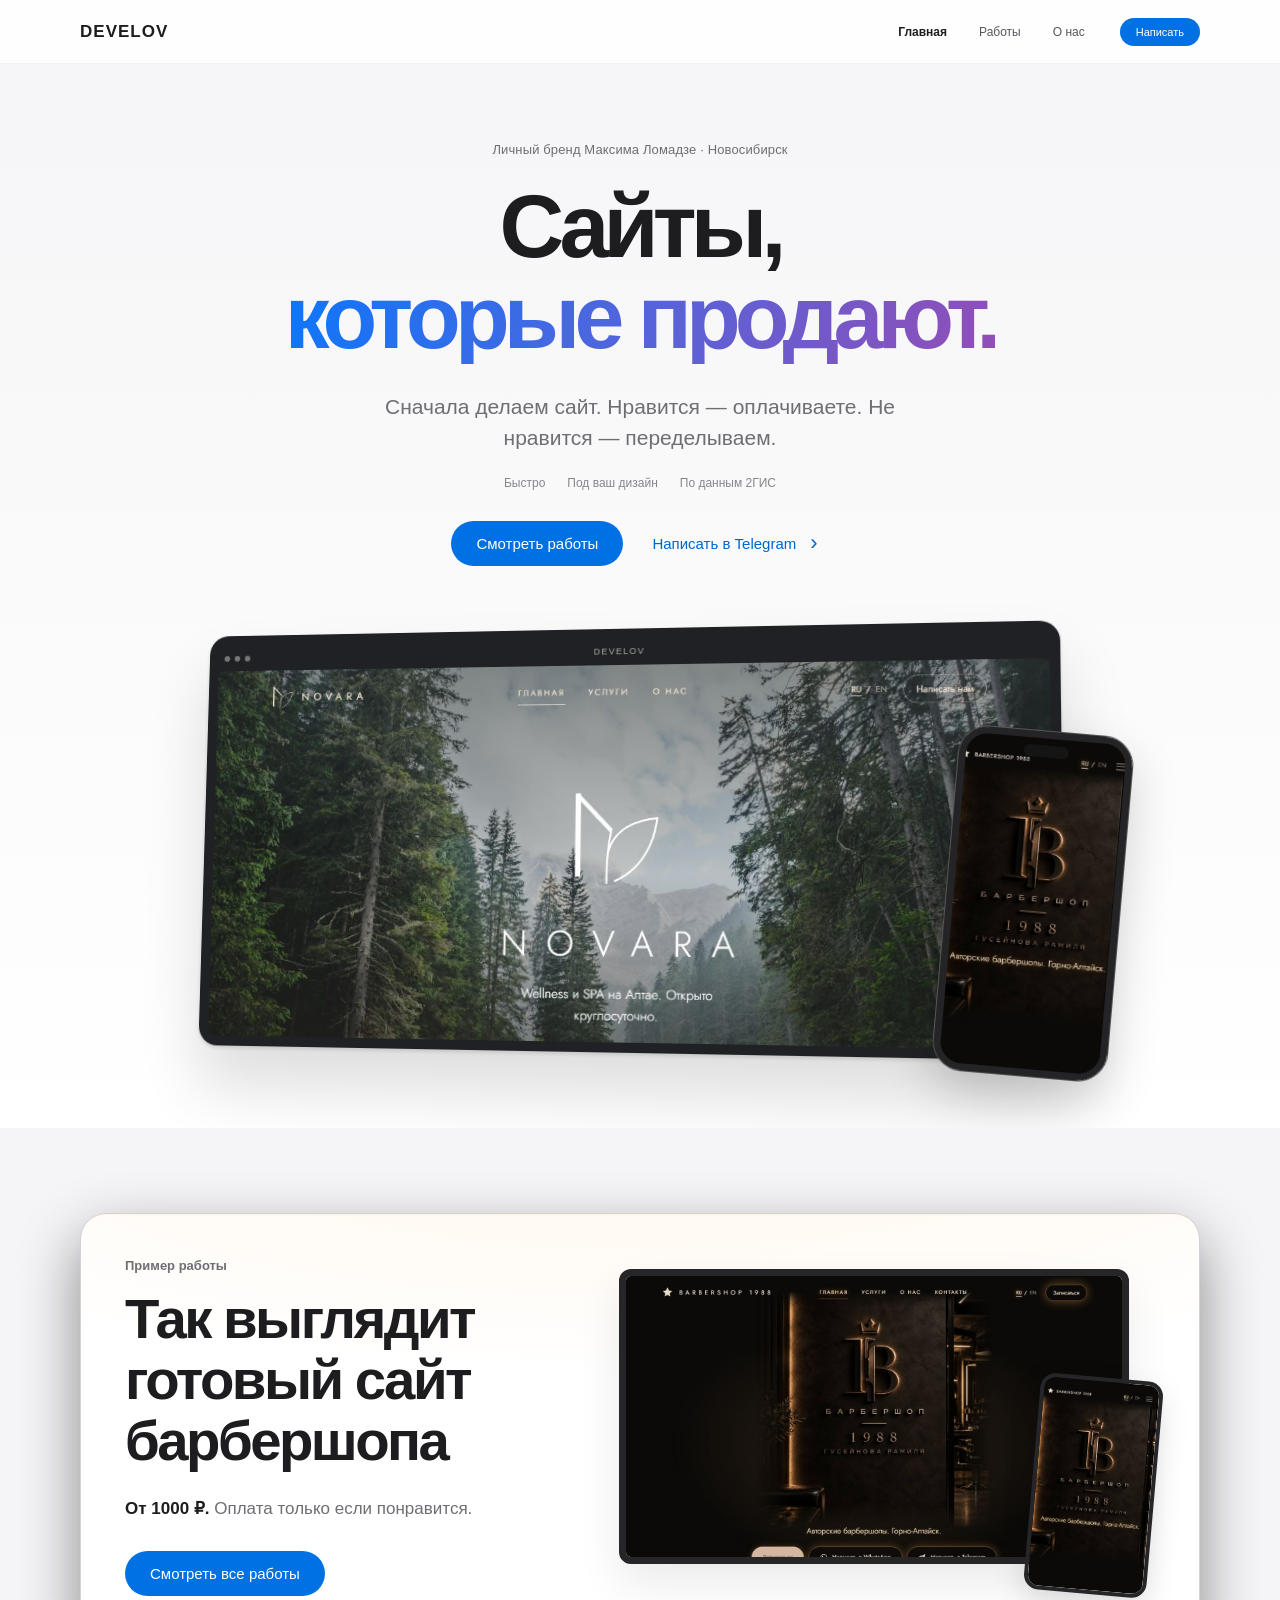
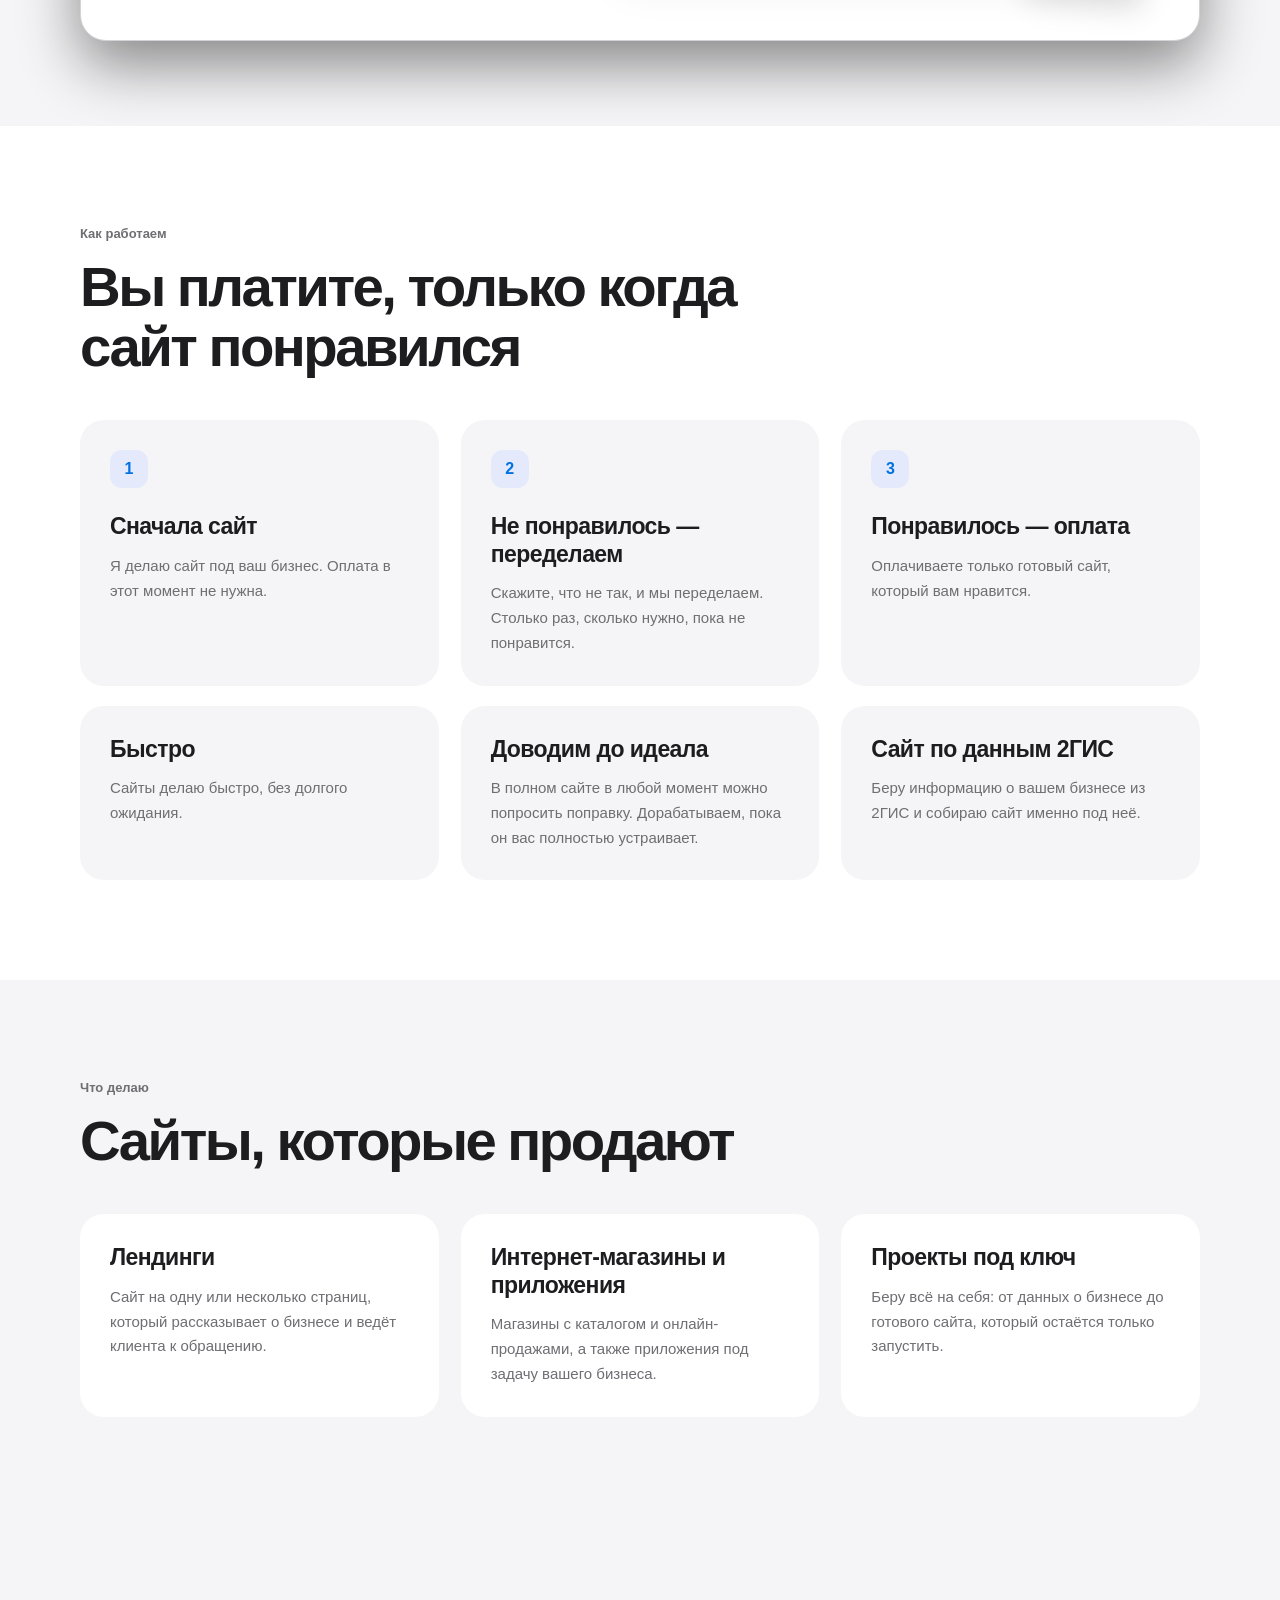
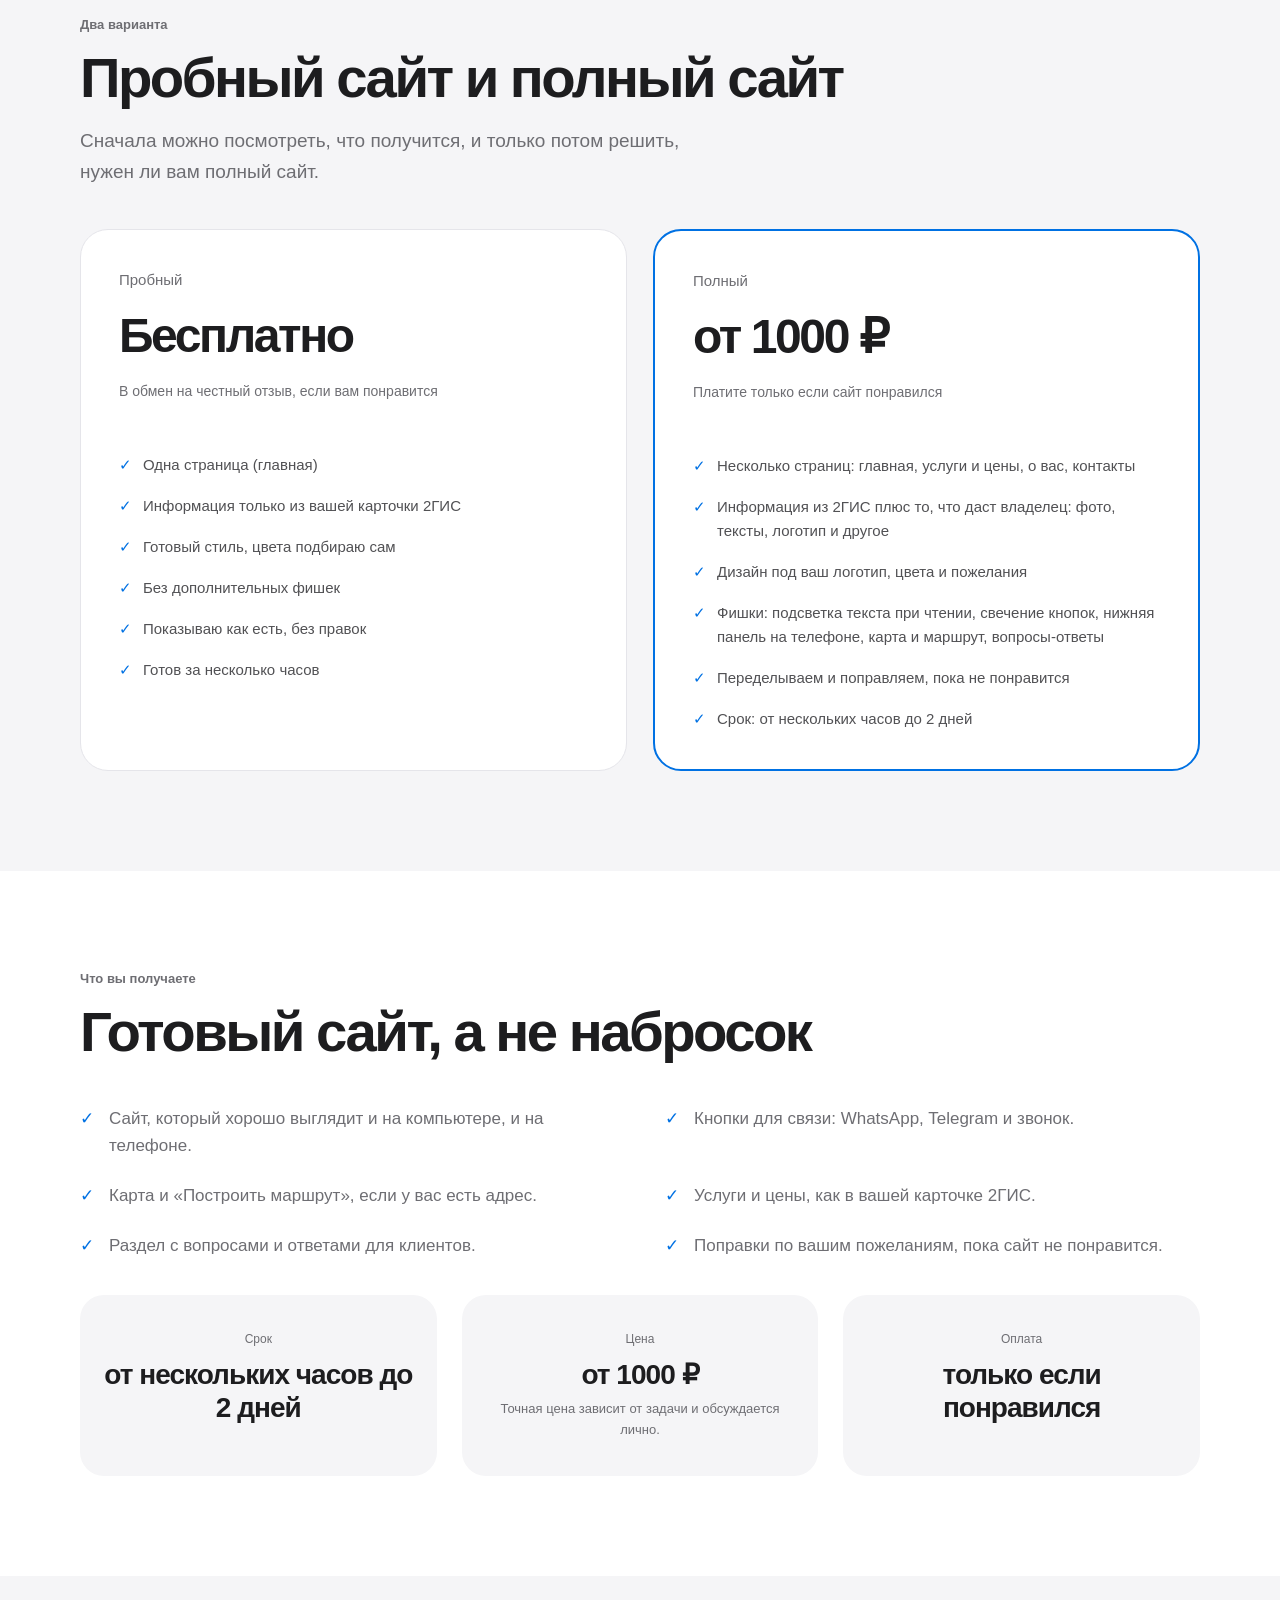
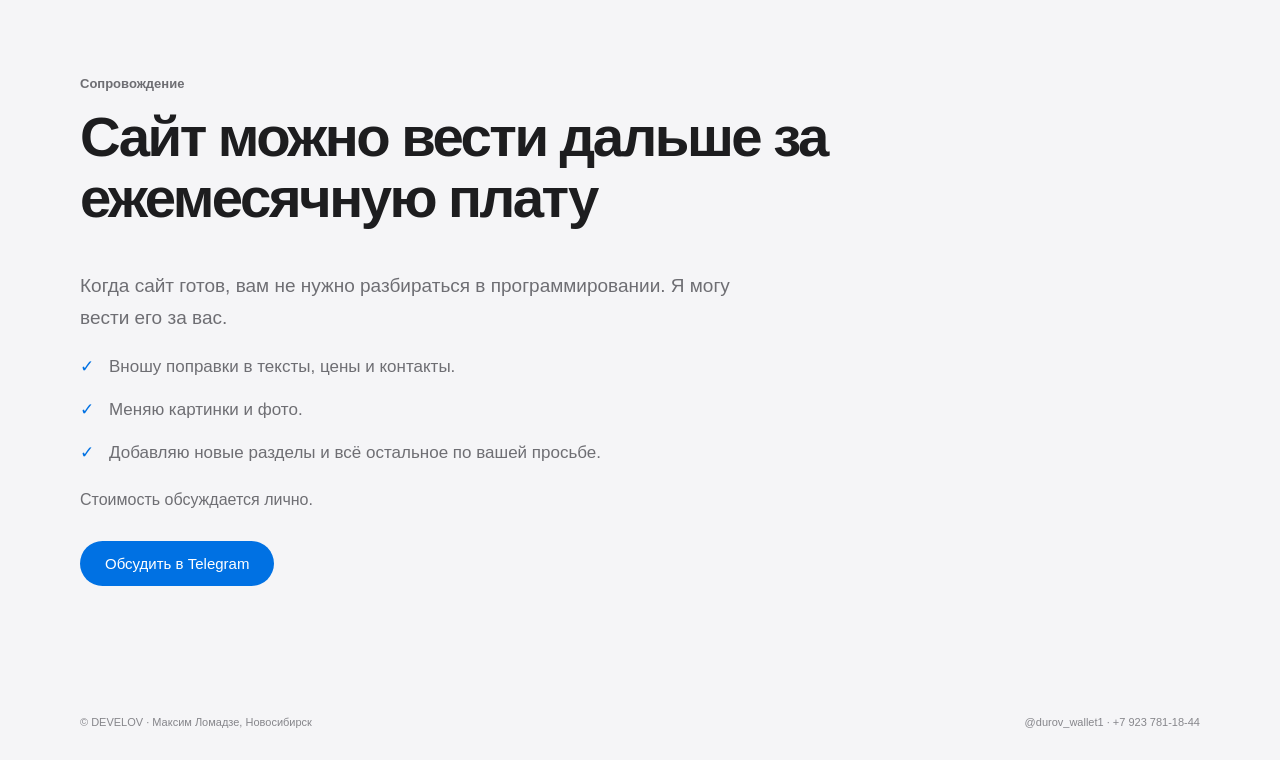
==== index.html @ 25727353 "Publish redesigned three-page DEVELOV portfolio" ====
<!doctype html>
<html lang="ru">
<head>
  <meta charset="utf-8">
  <meta name="viewport" content="width=device-width, initial-scale=1, viewport-fit=cover">
  <title>DEVELOV — сайты, которые продают</title>
  <meta name="description" content="DEVELOV — личный бренд Максима Ломадзе (Новосибирск). Сайты, которые продают: лендинги, интернет-магазины, проекты под ключ. Сначала сайт, оплата только если он понравился.">
  <link rel="icon" href="img/mark-small.png" type="image/png">
  <link rel="preconnect" href="https://fonts.googleapis.com">
  <link rel="preconnect" href="https://fonts.gstatic.com" crossorigin>
  <link href="https://fonts.googleapis.com/css2?family=Jost:wght@300;400;500&family=Cormorant+Garamond:wght@400;500;600&display=swap" rel="stylesheet">
  <link rel="stylesheet" href="css/style.css?v=1">
  <link rel="stylesheet" href="css/apple.css?v=1">
</head>
<body>
  <canvas class="stars" id="stars" aria-hidden="true"></canvas>
  <div class="lamp" aria-hidden="true"><span class="lamp__core"></span></div>
  <header class="header" id="site-header">
    <div class="wrap header__in">
      <a class="brand" href="index.html" aria-label="DEVELOV"><img src="img/mark-small.png" alt="" width="38" height="31"><span>DEVELOV</span></a>
      <nav class="nav" id="nav" aria-label="Основная навигация"><a href="index.html" aria-current="page">Главная</a><a href="works.html" >Работы</a><a href="about.html" >О нас</a></nav>
      <a class="btn btn--glow header__cta" href="https://t.me/durov_wallet1" target="_blank" rel="noopener">Написать</a>
      <button class="burger" id="burger" type="button" aria-label="Меню" aria-expanded="false" aria-controls="nav"><span></span></button>
    </div>
  </header>

  <main id="top">
    <section class="hero">
      <div class="hero__glow" aria-hidden="true"></div>
      <div class="wrap hero__grid">
        <div class="hero__stage" aria-label="Примеры сайтов на компьютере и телефоне">
  <div class="device-stage"><div class="device-bar" aria-hidden="true"><i></i><i></i><i></i><span>DEVELOV</span></div><div class="device-screen"><img src="img/pv/novara-d.jpg" alt="Пример сайта Novara на компьютере" width="1280" height="740"></div></div>
  <div class="phone-stage"><img src="img/pv/barber-m.jpg" alt="Пример сайта барбершопа на телефоне" width="375" height="660"></div>
</div>
        <div class="hero__copy">
          <p class="hero__eyebrow">Личный бренд Максима Ломадзе · Новосибирск</p>
          <h1 class="hero__title"><span>Сайты,</span> <span>которые продают.</span></h1>
          <p class="hero__line">Сначала делаем сайт. Нравится — оплачиваете. Не нравится — переделываем.</p>
          <ul class="hero__ticks">
            <li>Быстро</li><li>Под ваш дизайн</li><li>По данным 2ГИС</li>
          </ul>
          <div class="btn-row hero__btns">
            <a class="btn btn--glow" href="works.html">Смотреть работы</a>
            <a class="btn btn--ghost hero__tg" href="https://t.me/durov_wallet1" target="_blank" rel="noopener">Написать в Telegram</a>
          </div>
        </div>
      </div>
    </section>

    <section class="showcase" id="showcase">
      <div class="wrap showcase__in">
        <div class="showcase__text">
          <p class="eyebrow">Пример работы</p>
          <h2 class="h2">Так выглядит готовый сайт барбершопа</h2>
          <p class="showcase__price"><b>От 1000 ₽.</b> Оплата только если понравится.</p>
          <div class="btn-row"><a class="btn btn--glow" href="works.html">Смотреть все работы</a></div>
        </div>
        <a class="showcase__shots" href="works.html" aria-label="Перейти к работам">
          <img class="sc-d" src="img/pv/barber-d.jpg" alt="Сайт BARBERSHOP 1988 на компьютере" loading="lazy">
          <img class="sc-m" src="img/pv/barber-m.jpg" alt="Сайт BARBERSHOP 1988 на телефоне" loading="lazy">
        </a>
      </div>
    </section>

    <section class="block" id="how">
      <div class="wrap">
        <div class="block__head"><p class="eyebrow">Как работаем</p><h2 class="h2">Вы платите, только когда сайт понравился</h2></div>
        <ol class="steps">
          <li><span class="steps__n">1</span><h3 class="h3">Сначала сайт</h3><p class="text">Я делаю сайт под ваш бизнес. Оплата в этот момент не нужна.</p></li>
          <li><span class="steps__n">2</span><h3 class="h3">Не понравилось — переделаем</h3><p class="text">Скажите, что не так, и мы переделаем. Столько раз, сколько нужно, пока не понравится.</p></li>
          <li><span class="steps__n">3</span><h3 class="h3">Понравилось — оплата</h3><p class="text">Оплачиваете только готовый сайт, который вам нравится.</p></li>
        </ol>
        <div class="feats">
          <article class="feat"><h3 class="h3">Быстро</h3><p class="text">Сайты делаю быстро, без долгого ожидания.</p></article>
          <article class="feat"><h3 class="h3">Доводим до идеала</h3><p class="text">В полном сайте в любой момент можно попросить поправку. Дорабатываем, пока он вас полностью устраивает.</p></article>
          <article class="feat"><h3 class="h3">Сайт по данным 2ГИС</h3><p class="text">Беру информацию о вашем бизнесе из 2ГИС и собираю сайт именно под неё.</p></article>
        </div>
      </div>
    </section>

    <section class="block block--alt" id="services">
      <div class="wrap">
        <div class="block__head"><p class="eyebrow">Что делаю</p><h2 class="h2">Сайты, которые продают</h2></div>
        <div class="feats">
          <article class="feat"><h3 class="h3">Лендинги</h3><p class="text">Сайт на одну или несколько страниц, который рассказывает о бизнесе и ведёт клиента к обращению.</p></article>
          <article class="feat"><h3 class="h3">Интернет-магазины и приложения</h3><p class="text">Магазины с каталогом и онлайн-продажами, а также приложения под задачу вашего бизнеса.</p></article>
          <article class="feat"><h3 class="h3">Проекты под ключ</h3><p class="text">Беру всё на себя: от данных о бизнесе до готового сайта, который остаётся только запустить.</p></article>
        </div>
      </div>
    </section>

    <section class="block block--alt" id="plans">
      <div class="wrap">
        <div class="block__head"><p class="eyebrow">Два варианта</p><h2 class="h2">Пробный сайт и полный сайт</h2>
          <p class="text text--lead">Сначала можно посмотреть, что получится, и только потом решить, нужен ли вам полный сайт.</p></div>
        <div class="plans">
          <article class="plan">
            <p class="plan__tag">Пробный</p>
            <h3 class="h3">Бесплатно</h3>
            <p class="plan__sub">В обмен на честный отзыв, если вам понравится</p>
            <ul class="plan__list">
              <li>Одна страница (главная)</li>
              <li>Информация только из вашей карточки 2ГИС</li>
              <li>Готовый стиль, цвета подбираю сам</li>
              <li>Без дополнительных фишек</li>
              <li>Показываю как есть, без правок</li>
              <li>Готов за несколько часов</li>
            </ul>
          </article>
          <article class="plan plan--main">
            <p class="plan__tag">Полный</p>
            <h3 class="h3">от 1000 ₽</h3>
            <p class="plan__sub">Платите только если сайт понравился</p>
            <ul class="plan__list">
              <li>Несколько страниц: главная, услуги и цены, о вас, контакты</li>
              <li>Информация из 2ГИС плюс то, что даст владелец: фото, тексты, логотип и другое</li>
              <li>Дизайн под ваш логотип, цвета и пожелания</li>
              <li>Фишки: подсветка текста при чтении, свечение кнопок, нижняя панель на телефоне, карта и маршрут, вопросы-ответы</li>
              <li>Переделываем и поправляем, пока не понравится</li>
              <li>Срок: от нескольких часов до 2 дней</li>
            </ul>
          </article>
        </div>
      </div>
    </section>

    <section class="block" id="get">
      <div class="wrap">
        <div class="block__head"><p class="eyebrow">Что вы получаете</p><h2 class="h2">Готовый сайт, а не набросок</h2></div>
        <ul class="list list--cols">
          <li>Сайт, который хорошо выглядит и на компьютере, и на телефоне.</li>
          <li>Кнопки для связи: WhatsApp, Telegram и звонок.</li>
          <li>Карта и «Построить маршрут», если у вас есть адрес.</li>
          <li>Услуги и цены, как в вашей карточке 2ГИС.</li>
          <li>Раздел с вопросами и ответами для клиентов.</li>
          <li>Поправки по вашим пожеланиям, пока сайт не понравится.</li>
        </ul>
        <div class="facts">
          <article class="fact"><p class="fact__k">Срок</p><p class="fact__v">от нескольких часов до 2 дней</p></article>
          <article class="fact"><p class="fact__k">Цена</p><p class="fact__v">от 1000 ₽</p><p class="fact__n">Точная цена зависит от задачи и обсуждается лично.</p></article>
          <article class="fact"><p class="fact__k">Оплата</p><p class="fact__v">только если понравился</p></article>
        </div>
      </div>
    </section>

    

    

    <section class="block block--alt" id="support">
      <div class="wrap">
        <div class="block__head"><p class="eyebrow">Сопровождение</p><h2 class="h2">Сайт можно вести дальше за ежемесячную плату</h2></div>
        <p class="text text--lead">Когда сайт готов, вам не нужно разбираться в программировании. Я могу вести его за вас.</p>
        <ul class="list">
          <li>Вношу поправки в тексты, цены и контакты.</li>
          <li>Меняю картинки и фото.</li>
          <li>Добавляю новые разделы и всё остальное по вашей просьбе.</li>
        </ul>
        <p class="text">Стоимость обсуждается лично.</p>
        <div class="btn-row"><a class="btn btn--glow" href="https://t.me/durov_wallet1" target="_blank" rel="noopener">Обсудить в Telegram</a></div>
      </div>
    </section>

    
  </main>

  <footer class="footer">
    <div class="wrap footer__in">
      <span>© DEVELOV · Максим Ломадзе, Новосибирск</span>
      <span><a href="https://t.me/durov_wallet1" target="_blank" rel="noopener">@durov_wallet1</a> · <a href="tel:+79237811844">+7 923 781-18-44</a></span>
    </div>
  </footer>

  <div class="float" aria-label="Быстрая связь">
    <a class="float__main" href="https://t.me/durov_wallet1" target="_blank" rel="noopener"><svg viewBox="0 0 24 24" fill="currentColor" aria-hidden="true"><path d="M21.94 4.3 18.9 18.65c-.23 1.01-.83 1.26-1.68.79l-4.63-3.41-2.23 2.15c-.25.25-.45.45-.93.45l.33-4.71 8.58-7.75c.37-.33-.08-.52-.58-.18L7.25 12.67 2.68 11.24c-.99-.31-1.01-.99.21-1.47l17.86-6.88c.83-.31 1.55.19 1.19 1.41z"/></svg>Написать</a>
    <a href="tel:+79237811844"><svg viewBox="0 0 24 24" fill="currentColor" aria-hidden="true"><path d="M6.6 10.8a15.1 15.1 0 0 0 6.6 6.6l2.2-2.2c.3-.3.7-.4 1-.2 1.1.4 2.3.6 3.6.6.6 0 1 .4 1 1V20c0 .6-.4 1-1 1A17 17 0 0 1 3 4c0-.6.4-1 1-1h3.5c.6 0 1 .4 1 1 0 1.3.2 2.5.6 3.6.1.3 0 .7-.2 1z"/></svg>Позвонить</a>
  </div>

  <script src="js/main.js?v=2"></script>
</body>
</html>
---- css/style.css ----
:root{
  --bg:#010101;--bg2:rgba(14,12,9,.55);--ink:#ece3d3;--ink2:#b9ad98;--gold:#d9b36c;--gold2:#ffe2ae;--line:rgba(217,179,108,.22);--card:#17140f;
  --dim:rgba(190,172,150,.5);--done:#ebdccb;--hot:#ffe2ae;--hdr:rgba(1,1,1,.8);--shadow:0 20px 60px rgba(0,0,0,.45);
  --serif:"Cormorant Garamond",Georgia,serif;--sans:"Jost",system-ui,sans-serif;--hh:64px;
}
*{box-sizing:border-box;margin:0}
html{scroll-behavior:smooth;scroll-padding-top:var(--hh)}
body{background:var(--bg);color:var(--ink);font:300 17px/1.65 var(--sans);overflow-x:hidden;-webkit-text-size-adjust:100%}
img,svg{max-width:100%}
a{color:inherit}
.wrap{width:min(1180px,100% - 48px);margin-inline:auto}
.sr-only{position:absolute;width:1px;height:1px;overflow:hidden;clip:rect(0 0 0 0)}

/* header */
.header{position:fixed;inset:0 0 auto 0;z-index:50;height:var(--hh);transition:background .3s,border-color .3s;border-bottom:1px solid transparent}
.header.is-solid{background:var(--hdr);backdrop-filter:blur(14px);-webkit-backdrop-filter:blur(14px);border-color:var(--line)}
.header__in{display:flex;align-items:center;gap:24px;height:100%}
.brand{display:flex;align-items:center;gap:12px;text-decoration:none;font:400 16px var(--serif);letter-spacing:.34em;margin-right:auto}
.brand img{height:31px;width:auto}
.nav{display:flex;align-items:center;gap:26px;font-size:15px}
.nav a{text-decoration:none;color:var(--ink2);transition:color .2s,text-shadow .3s}
.nav a:hover{color:var(--gold2);text-shadow:0 0 14px var(--gold)}
.burger{display:none;width:44px;height:44px;background:none;border:0;cursor:pointer;position:relative}
.burger span,.burger span::before,.burger span::after{display:block;position:absolute;left:11px;width:22px;height:2px;background:var(--ink);transition:transform .3s,top .3s,opacity .3s}
.burger span{top:21px}.burger span::before{content:"";top:-7px;left:0}.burger span::after{content:"";top:7px;left:0}
.menu-open .burger span{background:transparent}
.menu-open .burger span::before{top:0;transform:rotate(45deg)}
.menu-open .burger span::after{top:0;transform:rotate(-45deg)}

/* buttons */
.btn{display:inline-flex;align-items:center;justify-content:center;gap:10px;padding:13px 26px;border-radius:99px;border:1px solid var(--gold);color:var(--ink);text-decoration:none;font:400 15px var(--sans);letter-spacing:.04em;cursor:pointer;background:transparent;transition:box-shadow .3s,transform .2s,background .3s,color .3s}
.btn svg{width:18px;height:18px}
.btn--glow{background:linear-gradient(135deg,rgba(217,179,108,.22),rgba(217,179,108,.06));animation:pulse 3.2s ease-in-out infinite}
.btn--glow:hover,.btn--ghost:hover{box-shadow:0 0 0 1px var(--gold),0 0 34px rgba(217,179,108,.65);transform:translateY(-2px);color:var(--gold2)}
.btn--ghost{border-color:var(--line)}
@keyframes pulse{0%,100%{box-shadow:0 0 6px rgba(217,179,108,.25)}50%{box-shadow:0 0 22px rgba(217,179,108,.55)}}
.btn-row{display:flex;flex-wrap:wrap;gap:12px;margin-top:28px}
.header__cta{padding:9px 20px;font-size:14px}

/* hero */
.hero{position:relative;min-height:100svh;display:flex;align-items:center;padding:calc(var(--hh) + 10px) 0 40px;overflow:hidden}
.stars{position:fixed;inset:0;width:100%;height:100%;z-index:0;pointer-events:none}
main,.footer{position:relative;z-index:1}
.hero__grid{position:relative;display:grid;grid-template-columns:1.05fr .95fr;align-items:center;gap:32px}
.hero__stage{order:2;display:flex;justify-content:center}
.hero__logo-wrap{position:relative;width:min(100%,560px);aspect-ratio:1;-webkit-mask-image:radial-gradient(closest-side,#000 93%,transparent 100%);mask-image:radial-gradient(closest-side,#000 93%,transparent 100%);animation:float 9s ease-in-out infinite}
.hero__logo{display:block;width:100%;height:auto;opacity:0;filter:blur(14px) brightness(.4);transform:scale(.95);animation:emerge 3s .2s cubic-bezier(.2,.7,.2,1) forwards}
.hero__shine{position:absolute;inset:0;background:linear-gradient(105deg,transparent 35%,rgba(255,226,174,.28) 50%,transparent 65%);background-size:250% 100%;background-position:150% 0;mix-blend-mode:screen;animation:shine 7s 3.2s ease-in-out infinite;pointer-events:none}
.hero__copy{order:1;position:relative}
.hero__eyebrow{font:400 13px var(--sans);letter-spacing:.34em;text-transform:uppercase;color:var(--gold);margin-bottom:18px;opacity:0;animation:rise 1s .6s ease forwards}
.hero__title{font:500 clamp(36px,5.2vw,68px)/1.08 var(--serif);letter-spacing:.01em}
.hero__title span{display:block;opacity:0;animation:rise 1.1s ease forwards}
.hero__title span:nth-child(1){animation-delay:.9s}
.hero__title span:nth-child(2){animation-delay:1.3s;color:var(--gold2);text-shadow:0 0 28px rgba(217,179,108,.35)}
.hero__line{margin-top:20px;font-size:18px;color:var(--ink2);max-width:46ch;opacity:0;animation:rise 1s 1.8s ease forwards}
.hero__ticks{list-style:none;padding:0;display:flex;flex-wrap:wrap;gap:10px 22px;margin-top:22px;opacity:0;animation:rise 1s 2.1s ease forwards}
.hero__ticks li{font-size:14px;letter-spacing:.06em;color:var(--ink2);padding-left:18px;position:relative}
.hero__ticks li::before{content:"";position:absolute;left:0;top:.62em;width:9px;height:1px;background:var(--gold);box-shadow:0 0 8px var(--gold)}
.hero__btns{opacity:0;animation:rise 1s 2.4s ease forwards}
@keyframes rise{from{opacity:0;transform:translateY(16px)}to{opacity:1;transform:none}}
@keyframes float{0%,100%{transform:translateY(0)}50%{transform:translateY(-10px)}}
@keyframes shine{0%{background-position:150% 0}45%,100%{background-position:-60% 0}}
.hero__glow{position:absolute;left:24%;top:55%;width:min(900px,140vw);aspect-ratio:1;transform:translate(-50%,-50%);background:radial-gradient(closest-side,rgba(217,179,108,.28),transparent 70%);opacity:0;animation:glowin 3s .4s ease forwards}
@keyframes emerge{to{opacity:1;filter:blur(0) brightness(1);transform:none}}
@keyframes glowin{to{opacity:1}}

/* blocks */
.block{padding:clamp(64px,10vw,120px) 0}
.block--alt{background:var(--bg2)}
.block__head{margin-bottom:36px;max-width:760px}
.eyebrow{font:400 13px var(--sans);letter-spacing:.3em;text-transform:uppercase;color:var(--gold);margin-bottom:12px}
.h2{font:500 clamp(30px,5vw,50px)/1.15 var(--serif)}
.h3{font:500 25px/1.2 var(--serif);margin-bottom:8px}
.text{color:var(--ink2);max-width:62ch}
.text--lead{font-size:19px;margin-top:16px}
.steps{list-style:none;padding:0;display:grid;grid-template-columns:repeat(3,1fr);gap:20px}
.steps li,.feat{background:var(--card);border:1px solid var(--line);border-radius:18px;padding:28px}
.steps__n{display:inline-grid;place-items:center;width:38px;height:38px;border:1px solid var(--gold);border-radius:50%;color:var(--gold);margin-bottom:14px;font-family:var(--serif);font-size:20px}
.feats{display:grid;grid-template-columns:repeat(3,1fr);gap:20px;margin-top:20px}
.list{margin:20px 0;padding-left:0;list-style:none;display:grid;gap:10px;max-width:62ch}
.list li{padding-left:28px;position:relative;color:var(--ink2)}
.list li::before{content:"";position:absolute;left:0;top:.7em;width:14px;height:1px;background:var(--gold)}

/* filters + cards */
.filters{display:flex;flex-wrap:wrap;gap:10px;margin-bottom:28px}
.chip{background:none;border:1px solid var(--line);color:var(--ink2);padding:9px 20px;border-radius:99px;font:400 15px var(--sans);cursor:pointer;transition:all .25s}
.chip:hover{border-color:var(--gold);color:var(--gold2)}
.chip.is-active{background:var(--gold);border-color:var(--gold);color:#1a1409}
.cards{display:grid;grid-template-columns:repeat(2,1fr);gap:28px}
.card{background:var(--card);border:1px solid var(--line);border-radius:22px;padding:18px;box-shadow:var(--shadow);display:flex;flex-direction:column;gap:16px;transition:opacity .3s}
.card[hidden]{display:none}
.card__top{display:flex;gap:10px;align-items:center;justify-content:space-between;flex-wrap:wrap}
.seg{display:inline-flex;border:1px solid var(--line);border-radius:99px;padding:3px}
.seg button{background:none;border:0;color:var(--ink2);padding:6px 14px;border-radius:99px;font:400 13px var(--sans);cursor:pointer}
.seg button.is-active{background:var(--gold);color:#1a1409}
.view{position:relative;background:#000;border-radius:14px;overflow:hidden;border:1px solid var(--line);display:grid;place-items:center;background:radial-gradient(circle at 50% 30%,rgba(217,179,108,.14),rgba(0,0,0,.25))}
.view iframe{border:0;background:#0d0c0a;transform-origin:0 0;position:absolute;left:0;top:0}
.view--phone{background:radial-gradient(circle at 50% 30%,rgba(217,179,108,.16),rgba(0,0,0,.3))}
.view--phone .view__phone{position:absolute;border:7px solid #1b1914;border-radius:34px;overflow:hidden;box-shadow:0 12px 40px rgba(0,0,0,.5);outline:1px solid var(--line)}
.view--phone iframe{position:absolute;left:0;top:0}
.view__load{position:absolute;inset:0;display:grid;place-items:center;color:var(--ink2);font-size:14px;pointer-events:none}
.card__body h3{font:500 28px/1.15 var(--serif);margin-bottom:4px}
.card__meta{font-size:13px;letter-spacing:.14em;text-transform:uppercase;color:var(--gold);margin-bottom:8px}
.card__body p{color:var(--ink2);font-size:15.5px}
.card__foot{display:flex;gap:10px;flex-wrap:wrap;align-items:center;margin-top:auto}
.card__foot .btn{padding:10px 20px;font-size:14px}

/* пробный и полный */
.plans{display:grid;grid-template-columns:repeat(2,minmax(0,1fr));gap:24px;align-items:stretch}
.plan{background:var(--card);border:1px solid var(--line);border-radius:22px;padding:30px}
.plan--main{border-color:var(--gold);box-shadow:0 0 40px rgba(217,179,108,.2)}
.plan__tag{font-size:13px;letter-spacing:.3em;text-transform:uppercase;color:var(--gold);margin-bottom:10px}
.plan .h3{font-size:clamp(30px,4vw,40px);color:var(--gold2)}
.plan__sub{color:var(--ink2);margin-bottom:18px}
.plan__list{list-style:none;padding:0;display:grid;gap:11px}
.plan__list li{position:relative;padding-left:24px;color:var(--ink2);font-size:16px}
.plan__list li::before{content:"";position:absolute;left:0;top:.7em;width:12px;height:1px;background:var(--gold);box-shadow:0 0 8px var(--gold)}
/* что получаете, факты */
.list--cols{grid-template-columns:repeat(2,minmax(0,1fr));max-width:none;gap:14px 40px}
.facts{display:grid;grid-template-columns:repeat(3,minmax(0,1fr));gap:20px;margin-top:36px}
.fact{background:var(--card);border:1px solid var(--line);border-radius:18px;padding:24px;text-align:center}
.fact__k{font-size:13px;letter-spacing:.28em;text-transform:uppercase;color:var(--gold);margin-bottom:8px}
.fact__v{font:500 clamp(24px,3vw,32px)/1.2 var(--serif);color:var(--gold2)}
.fact__n{margin-top:8px;font-size:14px;color:var(--ink2)}
.lead{margin-top:32px;background:var(--card);border:1px solid var(--line);border-radius:18px;padding:22px;display:grid;gap:12px}
.lead label{display:grid;gap:6px;font-size:14px;color:var(--ink2)}
.lead input,.lead textarea{width:100%;background:rgba(255,255,255,.04);border:1px solid var(--line);border-radius:12px;color:var(--ink);padding:12px 14px;font:300 16px var(--sans)}
.lead input:focus,.lead textarea:focus{outline:none;border-color:var(--gold);box-shadow:0 0 18px rgba(217,179,108,.3)}
.lead__n{font-size:13px;color:var(--ink2)}
/* contacts */
.contacts{display:grid;grid-template-columns:1fr 1fr;gap:48px;align-items:start}
.faq details{border-bottom:1px solid var(--line);padding:16px 0}
.faq summary{cursor:pointer;font:500 22px/1.3 var(--serif);list-style:none;display:block;position:relative;padding-right:34px}
.faq summary::-webkit-details-marker{display:none}
.faq summary::after{content:"+";position:absolute;right:4px;top:0;color:var(--gold);font:300 26px/1 var(--sans)}
.faq details[open] summary::after{content:"–"}
.faq p{margin-top:10px;color:var(--ink2);font-size:16px}
.footer{border-top:1px solid var(--line);padding:28px 0;color:var(--ink2);font-size:14px}
.footer__in{display:flex;justify-content:space-between;gap:12px;flex-wrap:wrap}
.float{display:none}

/* reading */
.rd-w{color:#9d917c;transition:color .5s,text-shadow .6s}
.rd-w.rd-on{color:#fff6dc;text-shadow:0 0 6px #ffe2ae,0 0 18px #ffc766,0 0 36px rgba(255,190,90,.9),0 0 60px rgba(255,170,60,.6);transition:color .08s,text-shadow .08s}
.rd-w.rd-done{color:var(--ink);text-shadow:0 0 12px rgba(217,179,108,.4)}
.hero__line .rd-w.rd-done,.text .rd-w.rd-done{color:#d8cdb8}
.h2 .rd-w,.h3 .rd-w{color:#a89c85}
.h2 .rd-w.rd-done,.h3 .rd-w.rd-done{color:var(--ink)}
.h2 .rd-w.rd-on,.h3 .rd-w.rd-on{color:#fff6dc}

@media (max-width:900px){
  .hero__grid{gap:12px}
  .steps,.feats,.contacts,.facts,.list--cols,.plans{grid-template-columns:minmax(0,1fr)}
  .cards{grid-template-columns:minmax(0,1fr)}
  .contacts>*,.cards>*{min-width:0}
  .contacts{gap:32px}
}
@media (max-width:860px){
  :root{--hh:60px}
  .wrap{width:calc(100% - 32px)}
  body{font-size:16px;padding-bottom:calc(76px + env(safe-area-inset-bottom))}
  .header.is-solid{backdrop-filter:none;-webkit-backdrop-filter:none;background:var(--bg)}
  .header__cta{display:none}
  .burger{display:block}
  .nav{position:fixed;inset:0;width:100%;height:100vh;height:100dvh;background:var(--bg);flex-direction:column;justify-content:center;gap:26px;font-size:24px;font-family:var(--serif);opacity:0;visibility:hidden;transition:opacity .3s,visibility .3s;z-index:-1}
  .menu-open .nav{opacity:1;visibility:visible}
  .menu-open{overflow:hidden}
  .header{z-index:60}
  .brand{position:relative;z-index:2}.burger{position:relative;z-index:2}
  .btn--glow{animation-name:pulse-m}
  @keyframes pulse-m{0%,100%{box-shadow:0 0 10px rgba(217,179,108,.45)}50%{box-shadow:0 0 30px rgba(217,179,108,.9)}}
        .hero{align-items:flex-start;padding-top:calc(var(--hh) + 4px)}
  .hero__grid{grid-template-columns:minmax(0,1fr);gap:0;text-align:center}
  .hero__stage{order:1}
  .hero__logo-wrap{width:min(78vw,52svh)}
  .hero__copy{order:2;margin-top:-8px}
  .hero__eyebrow{margin-bottom:10px;font-size:12px}
  .hero__title{font-size:clamp(30px,8.6vw,40px)}
  .hero__line{font-size:16px;margin:12px auto 0}
  .hero__ticks{display:none}
  .hero__btns{justify-content:center;margin-top:20px}
  .hero__tg{display:none}
  .hero__glow{display:none}
  .card{padding:14px}
  .float{display:flex;position:fixed;left:0;right:0;bottom:0;z-index:55;gap:10px;padding:10px 16px calc(10px + env(safe-area-inset-bottom));background:var(--bg);border-top:1px solid var(--line)}
  .float a{flex:1;display:flex;align-items:center;justify-content:center;gap:8px;padding:13px 10px;border:1px solid var(--line);border-radius:99px;text-decoration:none;font:400 15px var(--sans)}
  .float a svg{width:18px;height:18px}
  .float__main{border-color:var(--gold)!important;background:linear-gradient(135deg,rgba(217,179,108,.28),rgba(217,179,108,.08));animation:pulse-m 3s ease-in-out infinite}
  .contacts .btn-row .btn{flex:1 1 100%;white-space:normal;text-align:center}
}
@media (prefers-reduced-motion:reduce){
  *{animation-duration:.01s!important;animation-delay:0s!important;transition-duration:.01s!important}
  .rd-w{color:inherit}
}

/* ===== тёплый свет «как от лампы» ===== */
:root{--ink2:#d3c8b2;--lamp:rgba(255,206,140,.17)}
.text,.list li,.plan__list li,.plan__sub,.faq p,.fact__n,.lead label,.hero__line,.hero__ticks li{
  color:#ddd2bc;
  text-shadow:none}
.plan__list li{font-size:17px;color:#eadfc9;text-shadow:none}
.plan__sub{color:#e9deca}
.h2,.h3,.hero__title{text-shadow:none}
.rd-w{color:#b8ac94}
.rd-w.rd-done{color:#f3ead8;text-shadow:none}
.hero__line .rd-w.rd-done,.text .rd-w.rd-done{color:#eadfc9}
.h2 .rd-w,.h3 .rd-w{color:#c4b79d}
.h2 .rd-w.rd-done,.h3 .rd-w.rd-done{color:#fff4dc}
/* карточки освещены сверху, будто лампой */
.plan,.feat,.steps li,.fact,.lead,.card{
  background:radial-gradient(130% 75% at 50% -12%,var(--lamp),transparent 62%),var(--card);
  box-shadow:inset 0 1px 0 rgba(255,226,174,.28),0 18px 50px rgba(0,0,0,.4)}
.plan--main{background:radial-gradient(130% 80% at 50% -12%,rgba(255,206,140,.26),transparent 64%),var(--card);box-shadow:inset 0 1px 0 rgba(255,230,180,.4),0 0 46px rgba(217,179,108,.24),0 18px 50px rgba(0,0,0,.4)}
.plan,.feat,.steps li,.fact{transition:box-shadow .4s,transform .3s}
.plan:hover,.feat:hover,.steps li:hover,.fact:hover{transform:translateY(-3px);box-shadow:inset 0 1px 0 rgba(255,230,180,.45),0 0 40px rgba(255,200,120,.22),0 18px 50px rgba(0,0,0,.4)}

/* ===== лампа слева: рядом с ней текст освещён сильно, чем дальше, тем слабее (как настоящий источник света) ===== */
.lamp{position:fixed;left:0;top:0;bottom:0;width:min(62vw,760px);z-index:2;pointer-events:none;mix-blend-mode:screen;
  background:radial-gradient(ellipse 100% 62% at 0% 46%,
    rgba(255,205,135,.34) 0,rgba(255,200,125,.24) 7%,rgba(255,192,112,.14) 18%,rgba(255,185,100,.07) 34%,rgba(255,180,95,.025) 56%,transparent 80%)}
.lamp__core{position:absolute;left:0;top:calc(46% - 70px);width:4px;height:140px;border-radius:0 4px 4px 0;
  background:linear-gradient(to bottom,transparent,rgba(255,236,200,.95) 30%,rgba(255,236,200,.95) 70%,transparent);
  box-shadow:0 0 14px 4px rgba(255,205,135,.7),0 0 46px 14px rgba(255,190,110,.4),0 0 120px 36px rgba(255,180,95,.18)}
@media (max-width:860px){.lamp{width:78vw}.lamp__core{height:110px;top:calc(46% - 55px)}}
@media (prefers-reduced-motion:reduce){.lamp{opacity:.9}}
/* сила света: ближе к лампе заметно ярче */
.lamp{background:radial-gradient(ellipse 100% 70% at 0% 46%,
    rgba(255,205,135,.62) 0,rgba(255,200,125,.44) 6%,rgba(255,192,112,.27) 16%,rgba(255,185,100,.14) 30%,rgba(255,180,95,.055) 50%,rgba(255,175,90,.015) 70%,transparent 88%)}

/* лампа на всю боковую плоскость: светящаяся панель вдоль всего левого края, свет идёт вглубь страницы и освещает остальной контент */
.lamp{width:min(78vw,940px);
  background:linear-gradient(90deg,
    rgba(255,205,135,.58) 0,rgba(255,200,125,.42) 4%,rgba(255,192,112,.27) 11%,rgba(255,186,102,.16) 22%,rgba(255,182,98,.085) 38%,rgba(255,178,92,.035) 58%,rgba(255,175,90,.01) 80%,transparent 100%);
  -webkit-mask-image:linear-gradient(to bottom,rgba(0,0,0,.8),#000 25%,#000 75%,rgba(0,0,0,.8));mask-image:linear-gradient(to bottom,rgba(0,0,0,.8),#000 25%,#000 75%,rgba(0,0,0,.8))}
.lamp__core{top:0;height:100%;width:5px;border-radius:0 3px 3px 0;
  background:linear-gradient(to bottom,rgba(255,226,180,.55),rgba(255,240,208,.98) 20%,rgba(255,240,208,.98) 80%,rgba(255,226,180,.55));
  box-shadow:0 0 12px 3px rgba(255,208,140,.75),0 0 40px 12px rgba(255,192,112,.45),0 0 110px 34px rgba(255,180,95,.22)}
@media (max-width:860px){.lamp{width:92vw}.lamp__core{top:0;height:100%;width:4px}}

/* тёплая, не режущая глаза панель: янтарный цвет вместо белого, мягче свечение */
.lamp__core{width:5px;
  background:linear-gradient(to bottom,rgba(214,150,70,.5),rgba(236,168,84,.8) 20%,rgba(236,168,84,.8) 80%,rgba(214,150,70,.5));
  box-shadow:0 0 10px 2px rgba(240,160,70,.5),0 0 34px 10px rgba(235,150,60,.3),0 0 100px 30px rgba(230,145,55,.14)}
.lamp{background:linear-gradient(90deg,
    rgba(245,170,80,.46) 0,rgba(244,168,78,.34) 4%,rgba(242,166,76,.22) 11%,rgba(240,162,72,.13) 22%,rgba(238,160,70,.07) 38%,rgba(236,158,68,.03) 58%,rgba(234,156,66,.008) 80%,transparent 100%)}

/* ===== «Обо мне»: справа живая картинка вместо пустоты ===== */
.about{display:grid;grid-template-columns:minmax(0,1.05fr) minmax(0,.95fr);gap:48px;align-items:center}
.devbox{position:relative;max-width:520px;justify-self:center;width:100%}
.devbox__win{background:radial-gradient(130% 75% at 50% -12%,rgba(255,206,140,.14),transparent 62%),#0d0b08;border:1px solid var(--line);border-radius:18px;overflow:hidden;box-shadow:0 24px 60px rgba(0,0,0,.5),inset 0 1px 0 rgba(255,226,174,.22);animation:dbfloat 8s ease-in-out infinite}
.devbox__bar{display:flex;align-items:center;gap:7px;padding:12px 14px;border-bottom:1px solid var(--line);font-size:12px;color:var(--ink2);letter-spacing:.06em}
.devbox__bar i{width:10px;height:10px;border-radius:50%;background:#3a3126}
.devbox__bar i:nth-child(1){background:#b9774a}.devbox__bar i:nth-child(2){background:#c7a25a}.devbox__bar i:nth-child(3){background:#7d8a5a}
.devbox__bar span{margin-left:8px}
.devbox__code{margin:0;padding:16px 18px;min-height:142px;font:400 13.5px/1.7 ui-monospace,Consolas,monospace;color:#d9c9a8;white-space:pre-wrap;word-break:break-word}
.devbox__code .t{color:#e0a85a}.devbox__code .a{color:#c8b88e}.devbox__code .s{color:#a9c28a}
.devbox__code::after{content:"";display:inline-block;width:7px;height:1.1em;margin-left:2px;vertical-align:text-bottom;background:var(--gold2);animation:blink 1s steps(1) infinite}
.devbox__preview{margin:0 18px 18px;padding:14px;border:1px solid var(--line);border-radius:12px;background:rgba(255,255,255,.025);display:grid;gap:10px}
.pv{border-radius:6px;background:linear-gradient(90deg,rgba(217,179,108,.55),rgba(217,179,108,.18));transform-origin:left;animation:pvbuild 9s ease-in-out infinite both}
.pv b{display:block;border-radius:6px;background:linear-gradient(90deg,rgba(217,179,108,.5),rgba(217,179,108,.16))}
.pv--nav{display:flex;gap:8px;background:none;animation-delay:.2s}.pv--nav b{height:8px;flex:1}.pv--nav b:first-child{flex:0 0 22%}
.pv--h1{height:16px;width:78%;animation-delay:.9s}
.pv--h2{height:10px;width:55%;animation-delay:1.5s;opacity:.8}
.pv--btn{height:22px;width:34%;border-radius:99px;animation-delay:2.1s}
.pv--cards{display:grid;grid-template-columns:repeat(3,1fr);gap:8px;background:none;animation-delay:2.7s}.pv--cards b{height:48px}
.devbox__badge{position:absolute;z-index:2;right:-10px;top:-22px;width:92px;height:92px;border-radius:50%;display:grid;place-items:center;text-align:center;
  background:radial-gradient(circle at 35% 30%,rgba(255,206,140,.28),rgba(20,16,10,.95) 70%);border:1px solid var(--gold);box-shadow:0 0 30px rgba(217,179,108,.35);animation:dbfloat 6s ease-in-out infinite reverse}
.devbox__badge span{font:500 34px/1 var(--serif);color:var(--gold2)}
.devbox__badge small{display:block;font-size:11px;line-height:1.15;letter-spacing:.14em;text-transform:uppercase;color:var(--ink2);margin-top:-14px}
.devbox__tags{display:flex;gap:10px;flex-wrap:wrap;justify-content:center;margin-top:18px}
.devbox__tags span{padding:7px 16px;border:1px solid var(--line);border-radius:99px;font-size:13px;letter-spacing:.14em;text-transform:uppercase;color:var(--gold);animation:tagpulse 5s ease-in-out infinite}
.devbox__tags span:nth-child(2){animation-delay:1.6s}.devbox__tags span:nth-child(3){animation-delay:3.2s}
@keyframes blink{50%{opacity:0}}
@keyframes dbfloat{0%,100%{transform:translateY(0)}50%{transform:translateY(-8px)}}
@keyframes pvbuild{0%{transform:scaleX(0);opacity:0}12%,80%{transform:scaleX(1);opacity:1}92%,100%{transform:scaleX(1);opacity:0}}
@keyframes tagpulse{0%,100%{box-shadow:none;border-color:var(--line)}50%{box-shadow:0 0 18px rgba(217,179,108,.4);border-color:var(--gold)}}
@media (max-width:900px){.about{grid-template-columns:minmax(0,1fr);gap:36px}.devbox{max-width:100%;margin-top:6px}.devbox__badge{right:6px;top:-30px;width:78px;height:78px}.devbox__badge span{font-size:28px}}
@media (prefers-reduced-motion:reduce){.devbox__win,.devbox__badge,.pv,.devbox__tags span,.devbox__code::after{animation:none!important}.pv{opacity:1;transform:none}}

/* ===== превью работ: сначала картинка, живой сайт по нажатию ===== */
.view .poster{display:block;width:100%;height:100%;object-fit:cover;object-position:top;cursor:pointer}
.view__phone iframe{position:absolute;inset:0;width:100%;height:100%;border:0;opacity:0;transition:opacity .5s;background:#0d0c0a}
.view.is-live .view__phone iframe{opacity:1}
.view__play{position:absolute;left:50%;bottom:18px;transform:translateX(-50%);z-index:3;display:inline-flex;align-items:center;gap:10px;padding:11px 20px;border-radius:99px;border:1px solid var(--gold);background:rgba(8,6,4,.78);color:var(--gold2);font:400 14px var(--sans);letter-spacing:.04em;cursor:pointer;box-shadow:0 0 20px rgba(217,179,108,.35);animation:pulse 3.2s ease-in-out infinite;white-space:nowrap}
.view__tri{width:0;height:0;border-left:9px solid currentColor;border-top:6px solid transparent;border-bottom:6px solid transparent}
.view.is-loading .view__play,.view.is-live .view__play{display:none}
.view.is-loading::after{content:"Загрузка сайта…";position:absolute;left:50%;bottom:20px;transform:translateX(-50%);z-index:3;padding:9px 18px;border-radius:99px;background:rgba(8,6,4,.78);border:1px solid var(--line);color:var(--ink2);font-size:14px}
.view.is-live .poster{visibility:hidden}
/* ===== пример работы под первым экраном ===== */
.showcase{padding:0 0 clamp(48px,7vw,90px);position:relative;z-index:1}
.showcase__in{display:grid;grid-template-columns:minmax(0,.9fr) minmax(0,1.1fr);gap:48px;align-items:center;background:radial-gradient(130% 80% at 50% -14%,rgba(255,206,140,.16),transparent 64%),var(--card);border:1px solid var(--line);border-radius:26px;padding:clamp(22px,4vw,44px);box-shadow:inset 0 1px 0 rgba(255,226,174,.28),0 24px 60px rgba(0,0,0,.45)}
.showcase__price{font:500 clamp(22px,3vw,30px)/1.25 var(--serif);color:var(--gold2);margin-top:16px}
.showcase__price b{font-weight:600}
.showcase__shots{position:relative;display:block;text-decoration:none;padding-bottom:20px}
.sc-d{display:block;width:100%;aspect-ratio:1280/740;object-fit:cover;object-position:top;border-radius:14px;border:1px solid var(--line);box-shadow:0 18px 50px rgba(0,0,0,.5)}
.sc-m{position:absolute;right:-8px;bottom:-4px;width:26%;aspect-ratio:375/660;object-fit:cover;object-position:top;border-radius:18px;border:5px solid #1b1914;box-shadow:0 16px 40px rgba(0,0,0,.6)}
@media (min-width:901px){.hero{min-height:min(100svh,780px)}.showcase{margin-top:-10px}}
@media (max-width:900px){.showcase__in{grid-template-columns:minmax(0,1fr);gap:28px}.sc-m{right:6px;width:28%}}
---- css/apple.css ----
:root{--bg:#fff;--bg2:#f5f5f7;--ink:#1d1d1f;--ink2:#6e6e73;--gold:#0071e3;--gold2:#0071e3;--line:#d2d2d7;--card:#fff;--sans:-apple-system,BlinkMacSystemFont,'Segoe UI',Arial,sans-serif;--serif:var(--sans);--hh:64px;--shadow:0 16px 60px #00000009}
body{font:400 17px/1.6 var(--sans);background:#fff;color:var(--ink);padding:0;overflow-x:clip}body *{text-shadow:none!important}a{text-decoration:none}.wrap{width:min(1120px,calc(100% - 64px))}.stars,.lamp,.hero__glow,.hero__shine{display:none!important}main,.footer{z-index:auto}button,input,textarea{font-family:var(--sans)}
.header,.header.is-solid{height:64px;background:#ffffffd9;border-bottom:1px solid #0000000d;backdrop-filter:blur(20px);-webkit-backdrop-filter:blur(20px)}.header__in{gap:18px}.brand{font:700 17px var(--sans);letter-spacing:.06em}.brand img{display:none}.nav{gap:17px;font:400 11px var(--sans);white-space:nowrap}.nav a{color:#55555c}.nav a:hover{color:#0071e3}.header__cta{padding:7px 15px!important;font-size:11px!important}
.btn{font:400 15px var(--sans);letter-spacing:0;border:1px solid transparent;border-radius:99px;padding:13px 24px;transition:background .2s,transform .2s;box-shadow:none!important;animation:none!important}.btn--glow{color:#fff;background:#0071e3}.btn--glow:hover{color:#fff;background:#0077ed;transform:translateY(-1px)}.btn--ghost{color:#06c;background:transparent;border-color:transparent;padding-inline:10px}.btn--ghost:after{content:'›';margin-left:4px;font-size:22px;line-height:12px}.btn--ghost:hover{color:#06c;background:#f5f5f7;box-shadow:none;transform:none}.btn-row{margin-top:28px;gap:18px;align-items:center}
.hero{min-height:0;display:block;padding:142px 0 72px;background:linear-gradient(180deg,#f5f5f7 0%,#fff 100%);overflow:clip}.hero__grid{display:flex;flex-direction:column;gap:60px;text-align:center}.hero__copy{order:0;margin:0;width:100%}.hero__eyebrow{font:500 13px var(--sans);letter-spacing:.01em;text-transform:none;color:#6e6e73;opacity:1;animation:none;margin:0 0 24px}.hero__title{font:650 clamp(58px,7vw,96px)/1.02 var(--sans);letter-spacing:-.065em;max-width:1000px;margin:auto}.hero__title span{opacity:1;animation:none;display:block}.hero__title span:nth-child(2){color:transparent;background:linear-gradient(105deg,#007aff 8%,#5464db 50%,#a248ad 95%);background-clip:text;-webkit-background-clip:text}.hero__line{opacity:1;animation:none;font-size:21px;font-weight:400;line-height:1.5;color:#6e6e73;max-width:580px;margin:27px auto 0}.hero__ticks{opacity:1;animation:none;justify-content:center;gap:22px;margin:20px 0 0}.hero__ticks li{color:#86868b;font-size:12px;letter-spacing:0;padding:0}.hero__ticks li:before{display:none}.hero__btns{opacity:1;animation:none;justify-content:center}.hero__stage{order:1;position:relative;width:min(960px,100%);height:440px;perspective:1400px;display:block}.hero__logo-wrap{display:none}.device-stage{position:absolute;inset:0 70px 15px 25px;transform:rotateY(-7deg) rotateX(4deg);border-radius:20px;background:#202124;padding:10px;box-shadow:0 40px 65px #00000022,0 2px 4px #00000022}.device-bar{height:27px;display:flex;align-items:center;gap:5px;padding:0 6px}.device-bar i{height:6px;width:6px;background:#777;border-radius:50%}.device-bar span{font-size:9px;color:#aaa;position:absolute;left:50%;transform:translateX(-50%);letter-spacing:.15em}.device-screen{height:calc(100% - 27px);overflow:hidden;border-radius:7px}.device-screen img{width:100%;height:100%;object-fit:cover;object-position:top}.phone-stage{position:absolute;right:0;bottom:-10px;width:174px;height:345px;border:7px solid #242426;outline:1px solid #555;border-radius:29px;background:#000;overflow:hidden;box-shadow:0 20px 50px #00000030;transform:rotate(5deg)}.phone-stage img{width:100%;height:100%;object-fit:cover;object-position:top}.phone-stage:after{content:'';position:absolute;top:7px;left:50%;transform:translateX(-50%);width:45px;height:12px;background:#151515;border-radius:12px}
.showcase{background:#f5f5f7;padding:85px 0;overflow:hidden}.showcase__in{display:grid;grid-template-columns:.9fr 1.1fr;gap:55px;align-items:center}.showcase__text{max-width:420px}.eyebrow{font:600 13px var(--sans);letter-spacing:0;text-transform:none;color:#6e6e73;margin-bottom:16px}.h2{font:650 clamp(35px,4.4vw,58px)/1.08 var(--sans);letter-spacing:-.045em;color:#1d1d1f}.h3{font:600 24px/1.2 var(--sans);letter-spacing:-.025em;color:#1d1d1f}.text,.text--lead{color:#6e6e73;font-size:16px;line-height:1.65}.text--lead{font-size:19px}.block__head{max-width:780px;margin-bottom:42px}.block{padding:100px 0}.block--alt{background:#f5f5f7}.showcase__price{color:#6e6e73;font:400 17px/1.6 var(--sans);margin-top:24px}.showcase__price b{color:#1d1d1f}.showcase__shots{display:block;position:relative;padding:10px 26px 30px 0;min-width:0}.showcase__shots .sc-d{position:relative;display:block;width:100%;height:auto;border:7px solid #262628;border-radius:12px;box-shadow:0 20px 45px #00000015;transform:none;opacity:1}.showcase__shots .sc-m{position:absolute;right:0;bottom:0;width:23%;height:auto;border:4px solid #262628;border-radius:15px;box-shadow:0 12px 30px #00000020;transform:rotate(5deg);opacity:1}
.steps,.feats{display:grid;grid-template-columns:repeat(3,minmax(0,1fr));gap:22px}.steps li,.feat{border:0;border-radius:24px;padding:30px;background:#f5f5f7;box-shadow:none;transition:transform .3s}.block--alt .feat{background:#fff}.steps li:hover,.feat:hover{box-shadow:none;transform:translateY(-3px)}.steps__n{font:600 16px var(--sans);border:0;background:#e4eafb;color:#0071e3;width:38px;height:38px;border-radius:12px;margin-bottom:25px}.steps .h3,.feat .h3{font-size:23px;margin-bottom:13px}.steps .text,.feat .text{font-size:15px}.list{gap:16px}.list li{color:#6e6e73;padding-left:29px}.list li:before{content:'✓';width:auto;height:auto;top:0;color:#0071e3;background:none;font-size:17px}.list--cols{grid-template-columns:1fr 1fr;gap:23px 50px}.facts{gap:25px}.fact{border:0;background:#f5f5f7;box-shadow:none;padding:35px 22px;border-radius:24px}.fact:hover{box-shadow:none;transform:none}.fact__k{color:#6e6e73;font-size:12px;letter-spacing:0;text-transform:none}.fact__v{color:#1d1d1f;font:600 28px/1.2 var(--sans);letter-spacing:-.035em}.fact__n{color:#6e6e73;font-size:13px}
.plans{gap:26px;grid-template-columns:1fr 1fr}.plan,.plan--main{background:#fff;border:1px solid #e5e5ea;box-shadow:none;border-radius:28px;padding:38px}.plan--main{border:2px solid #0071e3}.plan:hover,.plan--main:hover{box-shadow:none;transform:none}.plan__tag{color:#6e6e73;letter-spacing:0;text-transform:none;font-size:15px;font-weight:500}.plan .h3{color:#1d1d1f;font-size:48px;letter-spacing:-.05em;margin:15px 0}.plan__sub{color:#6e6e73;font-size:14px;min-height:48px}.plan__list{gap:17px;margin-top:25px}.plan__list li{color:#515154;font-size:15px;padding-left:24px}.plan__list li:before{content:'✓';top:0;background:none;box-shadow:none;color:#0071e3;width:auto;height:auto}
.about{display:grid;grid-template-columns:1fr 1fr;align-items:center;gap:65px}.about__text{min-width:0}.devbox{position:relative;width:100%;padding:30px 0 0}.devbox__badge{background:#0071e3;color:#fff;border:0;border-radius:23px;position:absolute;right:-15px;top:0;z-index:2;width:100px;height:100px;display:flex;align-items:center;justify-content:center;gap:8px;box-shadow:0 12px 30px #0071e32b;transform:rotate(8deg)}.devbox__badge span{font:600 40px var(--sans)}.devbox__badge small{font:400 12px/1.3 var(--sans)}.devbox__win{background:#1d1d1f;border:1px solid #313135;border-radius:22px;padding:18px;box-shadow:0 25px 65px #00000020;transform:rotate(-3deg)}.devbox__bar{display:flex;align-items:center;gap:5px;color:#aaa;font:400 10px var(--sans);border:0;padding:0 0 15px}.devbox__bar i{display:block;width:7px;height:7px;border-radius:50%;background:#67676b}.devbox__bar span{margin-left:auto}.devbox__code{color:#eee;font:12px/1.8 monospace;min-height:155px;white-space:pre-wrap}.devbox__code .t{color:#78a9ff}.devbox__code .a{color:#bd8eff}.devbox__code .s{color:#96d7bd}.devbox__preview{border-radius:10px;background:#f5f5f7;padding:20px;overflow:hidden;min-height:140px}.pv{background:#dadadd;border-radius:4px;height:7px;margin:8px auto;width:60%}.pv--nav{display:flex;gap:10px;height:5px;background:none;width:100%;margin-top:0}.pv--nav b{width:25px;background:#ccc}.pv--h1{height:12px;width:65%;background:#333}.pv--btn{width:40px;height:14px;background:#0071e3;border-radius:20px}.pv--cards{display:flex;width:100%;background:none;height:35px;gap:10px}.pv--cards b{background:#e2e2e7;flex:1;border-radius:5px}.devbox__tags{display:flex;justify-content:center;gap:10px;margin-top:25px}.devbox__tags span{font-size:11px;border:1px solid #e5e5ea;border-radius:20px;padding:5px 12px;color:#6e6e73;background:#fff}
.filters{gap:8px;margin-bottom:35px}.chip{font:400 13px var(--sans);letter-spacing:0;border:0;background:#e8e8ed;color:#515154;padding:11px 18px}.chip.is-active{background:#1d1d1f;color:#fff;border:0}.chip:hover{color:#1d1d1f;background:#dddde2}.chip.is-active:hover{color:white;background:#333}.cards{grid-template-columns:1fr 1fr;gap:28px}.card{background:#f5f5f7;border:0;border-radius:25px;padding:20px;box-shadow:none;gap:20px}.card__top{gap:8px}.seg{background:#e7e7ec;border:0;padding:3px}.seg button{color:#6e6e73;font:400 11px var(--sans);padding:6px 11px}.seg button.is-active{color:#1d1d1f;background:#fff;box-shadow:0 1px 4px #00000015}.view,.view--phone{border:0;background:#e5e5eb;border-radius:12px}.view__phone{border-color:#222!important}.view--phone .view__phone{border-radius:30px;box-shadow:0 10px 30px #0002}.poster{display:block;width:100%;height:100%;object-fit:cover;object-position:top}.view iframe{width:100%;height:100%;border:0}.view__play{position:absolute;z-index:3;bottom:15px;left:50%;transform:translateX(-50%);background:#ffffffed;color:#1d1d1f;font:500 11px var(--sans);border:0;border-radius:25px;white-space:nowrap;padding:10px 15px;box-shadow:0 3px 15px #0002}.view__tri{display:inline-block;border-block:4px solid transparent;border-left:6px solid #0071e3;margin-right:7px}.view.is-live .view__play,.view.is-live .poster{display:none}.view.is-loading .view__play{opacity:.55}.card__body h3{font:600 29px/1.15 var(--sans);letter-spacing:-.04em;margin-bottom:12px}.card__meta{font:500 11px/1.5 var(--sans);letter-spacing:0;color:#0071e3!important;text-transform:none;margin-bottom:8px}.card__body p{font-size:14px;color:#6e6e73}.card__foot .btn{font-size:12px;padding:10px 17px}
.contacts{grid-template-columns:1fr 1fr;gap:65px}.lead{background:#f5f5f7;box-shadow:none;border:0;border-radius:25px;padding:28px;gap:15px}.lead label{color:#6e6e73;font-size:13px}.lead input,.lead textarea{color:#1d1d1f;background:#fff;border:1px solid #d2d2d7;font:400 15px var(--sans);padding:14px;border-radius:12px}.lead input:focus,.lead textarea:focus{box-shadow:0 0 0 3px #0071e325;border-color:#0071e3}.lead__n{color:#6e6e73;font-size:11px}.faq summary{font:500 17px/1.4 var(--sans);letter-spacing:-.02em}.faq summary:after{font-size:22px;color:#86868b}.faq details{padding:22px 0;border-color:#e0e0e5}.faq p{color:#6e6e73;font-size:14px}.footer{background:#f5f5f7;color:#86868b;font-size:11px;padding:28px 0;border:0}.footer a:hover{color:#0071e3}.float{display:none}.rd-w,.rd-w.rd-done,.rd-w.rd-on,.text .rd-w,.hero__line .rd-w,.h2 .rd-w,.h3 .rd-w{color:inherit!important;text-shadow:none!important}.hero__title span:nth-child(2){-webkit-text-fill-color:transparent}.reveal{animation:soft-entry .8s ease both}@keyframes soft-entry{from{opacity:0;transform:translateY(20px)}to{opacity:1;transform:none}}:focus-visible{outline:3px solid #0071e3;outline-offset:5px}
@media(max-width:1100px){.nav{gap:10px;font-size:10px}.header__in{gap:12px}.brand{font-size:14px}.hero__stage{height:390px}.showcase__in{gap:30px}}
@media(max-width:860px){.wrap{width:calc(100% - 40px)}.header,.header.is-solid{backdrop-filter:none;-webkit-backdrop-filter:none;background:#fffffff5}.header__cta{display:none}.burger{display:block;z-index:3}.brand{z-index:3;font-size:17px}.nav{position:fixed;inset:64px 0 auto;height:calc(100dvh - 64px);width:100%;background:#fff;display:flex;flex-direction:column;justify-content:flex-start;align-items:flex-start;padding:35px 30px;gap:23px;font:500 24px/1.2 var(--sans);opacity:0;visibility:hidden;z-index:2;overflow-y:auto}.menu-open .nav{opacity:1;visibility:visible}.hero{padding-top:115px;padding-bottom:55px}.hero__title{font-size:76px}.hero__grid{gap:45px}.hero__stage{height:330px}.device-stage{inset:0 50px 15px 0}.phone-stage{width:135px;height:265px;border-width:6px;border-radius:24px}.steps,.feats{grid-template-columns:1fr}.steps li,.feat{padding:30px}.steps__n{margin-bottom:18px}.cards{grid-template-columns:1fr 1fr;gap:18px}.about{gap:35px}.block{padding:75px 0}.contacts{gap:35px}.showcase__in{grid-template-columns:1fr 1fr}.h2{font-size:44px}.fact__v{font-size:23px}}
@media(max-width:600px){body{padding-bottom:76px;font-size:16px}.wrap{width:calc(100% - 40px)}.hero{padding:108px 0 45px}.hero__title{font-size:54px;letter-spacing:-.06em}.hero__eyebrow{font-size:10px;margin-bottom:22px}.hero__line{font-size:17px;max-width:320px;margin-top:22px}.hero__ticks{display:flex;gap:15px;margin-top:18px}.hero__ticks li{font-size:10px}.hero__btns{margin-top:23px;gap:10px}.hero__tg{display:inline-flex}.hero__btns .btn{font-size:12px;padding:12px 17px}.hero__grid{gap:38px}.hero__stage{height:210px}.device-stage{padding:5px;inset:0 30px 5px 0;border-radius:11px}.device-bar{height:17px;gap:3px;padding-left:5px}.device-bar i{width:4px;height:4px}.device-bar span{font-size:6px}.device-screen{height:calc(100% - 17px);border-radius:5px}.phone-stage{width:85px;height:175px;border-width:4px;border-radius:17px;bottom:-6px}.phone-stage:after{width:24px;height:7px;top:4px}.showcase{padding:55px 0}.showcase__in{grid-template-columns:1fr;gap:35px}.showcase__text{max-width:none}.showcase__shots{max-width:100%;padding-right:20px}.showcase__shots .sc-d{border-width:5px}.showcase__shots .sc-m{border-width:3px;border-radius:12px}.block{padding:60px 0}.block__head{margin-bottom:30px}.h2{font-size:36px;letter-spacing:-.045em}.h3{font-size:23px}.eyebrow{font-size:12px}.text--lead{font-size:17px}.plans,.contacts,.about,.list--cols{grid-template-columns:1fr}.plans{gap:18px}.plan,.plan--main{padding:27px;border-radius:24px}.plan .h3{font-size:42px}.plan__sub{min-height:0}.plan__list li{font-size:14px}.list--cols{gap:18px}.facts{grid-template-columns:1fr;gap:14px}.fact{padding:26px;text-align:left}.fact__v{font-size:28px}.devbox{max-width:430px;margin:10px auto 0;padding-right:14px}.devbox__badge{right:0;width:85px;height:85px}.devbox__code{font-size:11px}.cards{grid-template-columns:1fr;gap:24px}.card{padding:17px;border-radius:24px}.card__body h3{font-size:28px}.filters{gap:7px}.chip{font-size:11px;padding:10px 13px}.card__meta{font-size:11px}.contacts{gap:30px}.lead{padding:22px}.contacts .btn-row .btn{flex:1 1 auto;font-size:12px}.footer__in{flex-direction:column;gap:12px}.float{display:flex;position:fixed;bottom:0;left:0;right:0;z-index:55;padding:10px 20px calc(10px + env(safe-area-inset-bottom));gap:10px;background:#fffffff2;border-top:1px solid #e5e5ea;backdrop-filter:blur(20px)}.float a{display:flex;flex:1;align-items:center;justify-content:center;gap:8px;font:400 13px var(--sans);padding:12px 8px;border-radius:25px;border:1px solid #d2d2d7;color:#0071e3}.float a svg{width:16px;height:16px}.float .float__main{background:#0071e3;color:#fff;border-color:#0071e3!important;animation:none;box-shadow:none}.menu-open .float{display:none}}
@media(prefers-reduced-motion:reduce){*,*:before,*:after{animation:none!important;transition:none!important}html{scroll-behavior:auto}}

.nav a[aria-current="page"]{color:#1d1d1f;font-weight:600}.header__in{gap:35px}.nav{gap:32px;font-size:12px}.inner-page{padding-top:64px;min-height:calc(100vh - 100px)}.inner-page>#works{background:#f5f5f7;min-height:100vh}.inner-page>#works .card{background:#fff}.inner-page>#works .block__head{max-width:850px}.inner-page>#works .h2{font-size:72px}.inner-page>#about{background:linear-gradient(180deg,#f5f5f7,#fff)}.inner-page>#contacts{border-top:1px solid #eee}@media(max-width:860px){.nav{font-size:26px;gap:30px}}@media(max-width:600px){.inner-page>#works .h2{font-size:48px}.inner-page>#about .h2{font-size:38px}}
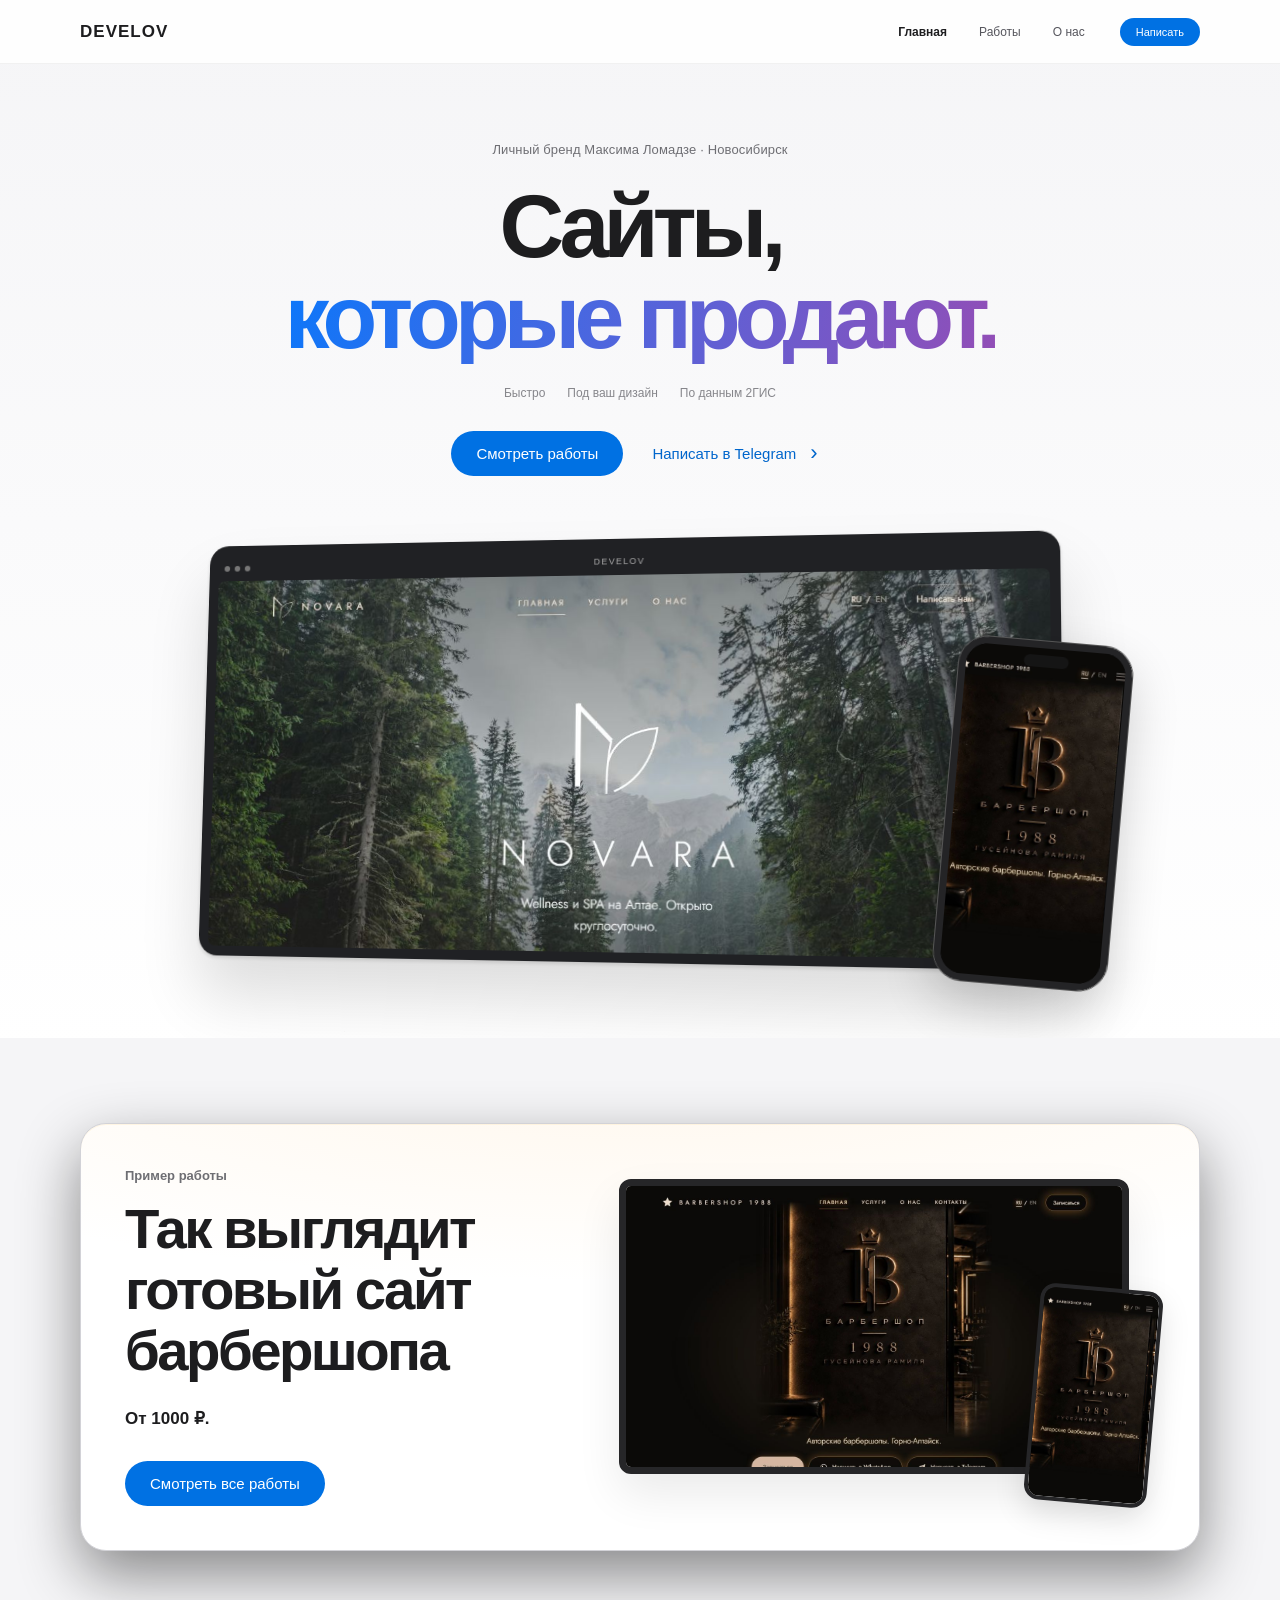
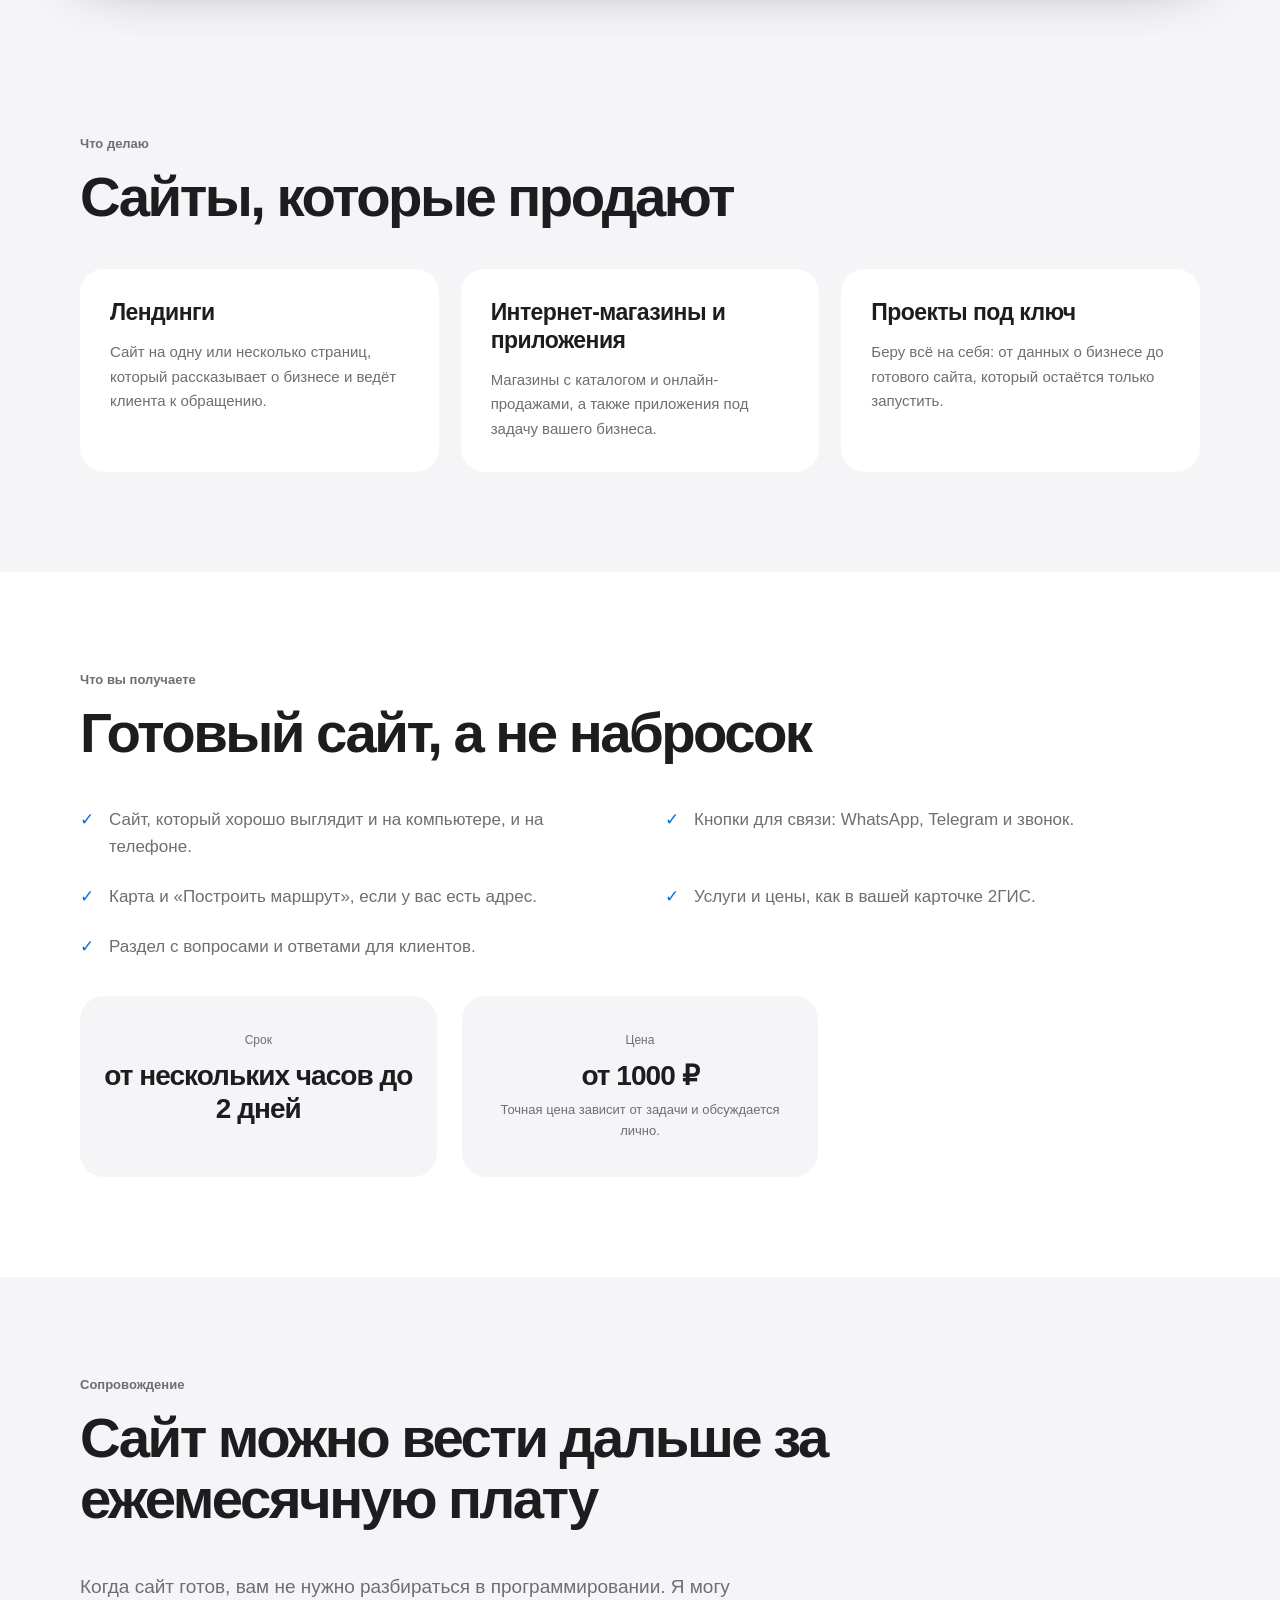
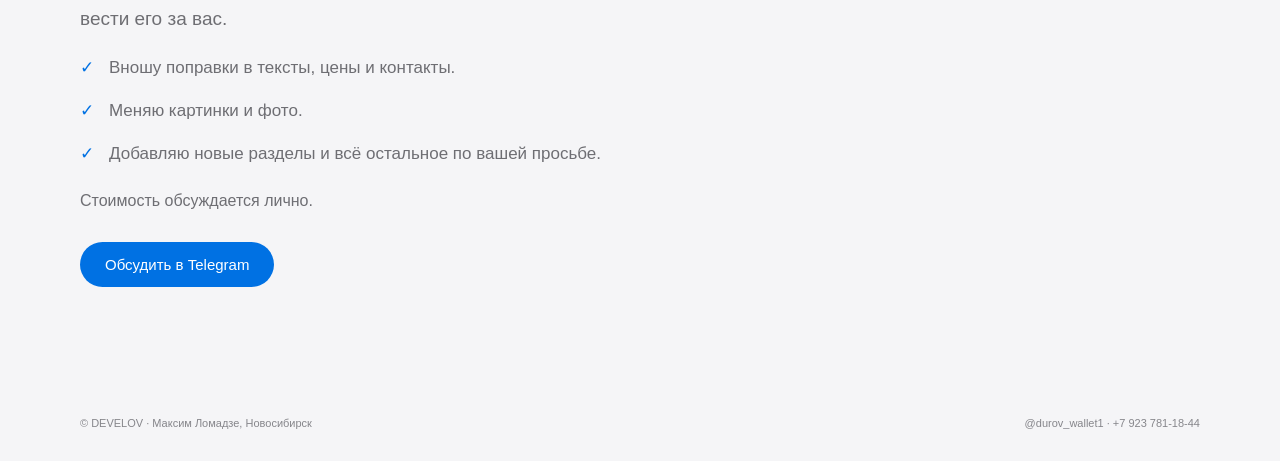
==== commit 3ad91d1c: "Remove trial-site offer and payment-on-approval promises" ====
--- a/index.html
+++ b/index.html
@@ -4,7 +4,7 @@
   <meta charset="utf-8">
   <meta name="viewport" content="width=device-width, initial-scale=1, viewport-fit=cover">
   <title>DEVELOV — сайты, которые продают</title>
-  <meta name="description" content="DEVELOV — личный бренд Максима Ломадзе (Новосибирск). Сайты, которые продают: лендинги, интернет-магазины, проекты под ключ. Сначала сайт, оплата только если он понравился.">
+  <meta name="description" content="DEVELOV — личный бренд Максима Ломадзе (Новосибирск). Сайты, которые продают: лендинги, интернет-магазины, проекты под ключ.">
   <link rel="icon" href="img/mark-small.png" type="image/png">
   <link rel="preconnect" href="https://fonts.googleapis.com">
   <link rel="preconnect" href="https://fonts.gstatic.com" crossorigin>
@@ -35,7 +35,6 @@
         <div class="hero__copy">
           <p class="hero__eyebrow">Личный бренд Максима Ломадзе · Новосибирск</p>
           <h1 class="hero__title"><span>Сайты,</span> <span>которые продают.</span></h1>
-          <p class="hero__line">Сначала делаем сайт. Нравится — оплачиваете. Не нравится — переделываем.</p>
           <ul class="hero__ticks">
             <li>Быстро</li><li>Под ваш дизайн</li><li>По данным 2ГИС</li>
           </ul>
@@ -52,29 +51,13 @@
         <div class="showcase__text">
           <p class="eyebrow">Пример работы</p>
           <h2 class="h2">Так выглядит готовый сайт барбершопа</h2>
-          <p class="showcase__price"><b>От 1000 ₽.</b> Оплата только если понравится.</p>
+          <p class="showcase__price"><b>От 1000 ₽.</b></p>
           <div class="btn-row"><a class="btn btn--glow" href="works.html">Смотреть все работы</a></div>
         </div>
         <a class="showcase__shots" href="works.html" aria-label="Перейти к работам">
           <img class="sc-d" src="img/pv/barber-d.jpg" alt="Сайт BARBERSHOP 1988 на компьютере" loading="lazy">
           <img class="sc-m" src="img/pv/barber-m.jpg" alt="Сайт BARBERSHOP 1988 на телефоне" loading="lazy">
         </a>
-      </div>
-    </section>
-
-    <section class="block" id="how">
-      <div class="wrap">
-        <div class="block__head"><p class="eyebrow">Как работаем</p><h2 class="h2">Вы платите, только когда сайт понравился</h2></div>
-        <ol class="steps">
-          <li><span class="steps__n">1</span><h3 class="h3">Сначала сайт</h3><p class="text">Я делаю сайт под ваш бизнес. Оплата в этот момент не нужна.</p></li>
-          <li><span class="steps__n">2</span><h3 class="h3">Не понравилось — переделаем</h3><p class="text">Скажите, что не так, и мы переделаем. Столько раз, сколько нужно, пока не понравится.</p></li>
-          <li><span class="steps__n">3</span><h3 class="h3">Понравилось — оплата</h3><p class="text">Оплачиваете только готовый сайт, который вам нравится.</p></li>
-        </ol>
-        <div class="feats">
-          <article class="feat"><h3 class="h3">Быстро</h3><p class="text">Сайты делаю быстро, без долгого ожидания.</p></article>
-          <article class="feat"><h3 class="h3">Доводим до идеала</h3><p class="text">В полном сайте в любой момент можно попросить поправку. Дорабатываем, пока он вас полностью устраивает.</p></article>
-          <article class="feat"><h3 class="h3">Сайт по данным 2ГИС</h3><p class="text">Беру информацию о вашем бизнесе из 2ГИС и собираю сайт именно под неё.</p></article>
-        </div>
       </div>
     </section>
 
@@ -89,41 +72,6 @@
       </div>
     </section>
 
-    <section class="block block--alt" id="plans">
-      <div class="wrap">
-        <div class="block__head"><p class="eyebrow">Два варианта</p><h2 class="h2">Пробный сайт и полный сайт</h2>
-          <p class="text text--lead">Сначала можно посмотреть, что получится, и только потом решить, нужен ли вам полный сайт.</p></div>
-        <div class="plans">
-          <article class="plan">
-            <p class="plan__tag">Пробный</p>
-            <h3 class="h3">Бесплатно</h3>
-            <p class="plan__sub">В обмен на честный отзыв, если вам понравится</p>
-            <ul class="plan__list">
-              <li>Одна страница (главная)</li>
-              <li>Информация только из вашей карточки 2ГИС</li>
-              <li>Готовый стиль, цвета подбираю сам</li>
-              <li>Без дополнительных фишек</li>
-              <li>Показываю как есть, без правок</li>
-              <li>Готов за несколько часов</li>
-            </ul>
-          </article>
-          <article class="plan plan--main">
-            <p class="plan__tag">Полный</p>
-            <h3 class="h3">от 1000 ₽</h3>
-            <p class="plan__sub">Платите только если сайт понравился</p>
-            <ul class="plan__list">
-              <li>Несколько страниц: главная, услуги и цены, о вас, контакты</li>
-              <li>Информация из 2ГИС плюс то, что даст владелец: фото, тексты, логотип и другое</li>
-              <li>Дизайн под ваш логотип, цвета и пожелания</li>
-              <li>Фишки: подсветка текста при чтении, свечение кнопок, нижняя панель на телефоне, карта и маршрут, вопросы-ответы</li>
-              <li>Переделываем и поправляем, пока не понравится</li>
-              <li>Срок: от нескольких часов до 2 дней</li>
-            </ul>
-          </article>
-        </div>
-      </div>
-    </section>
-
     <section class="block" id="get">
       <div class="wrap">
         <div class="block__head"><p class="eyebrow">Что вы получаете</p><h2 class="h2">Готовый сайт, а не набросок</h2></div>
@@ -133,12 +81,10 @@
           <li>Карта и «Построить маршрут», если у вас есть адрес.</li>
           <li>Услуги и цены, как в вашей карточке 2ГИС.</li>
           <li>Раздел с вопросами и ответами для клиентов.</li>
-          <li>Поправки по вашим пожеланиям, пока сайт не понравится.</li>
         </ul>
         <div class="facts">
           <article class="fact"><p class="fact__k">Срок</p><p class="fact__v">от нескольких часов до 2 дней</p></article>
           <article class="fact"><p class="fact__k">Цена</p><p class="fact__v">от 1000 ₽</p><p class="fact__n">Точная цена зависит от задачи и обсуждается лично.</p></article>
-          <article class="fact"><p class="fact__k">Оплата</p><p class="fact__v">только если понравился</p></article>
         </div>
       </div>
     </section>
@@ -178,5 +124,4 @@
 
   <script src="js/main.js?v=2"></script>
 </body>
-</html>
-
+</html>
